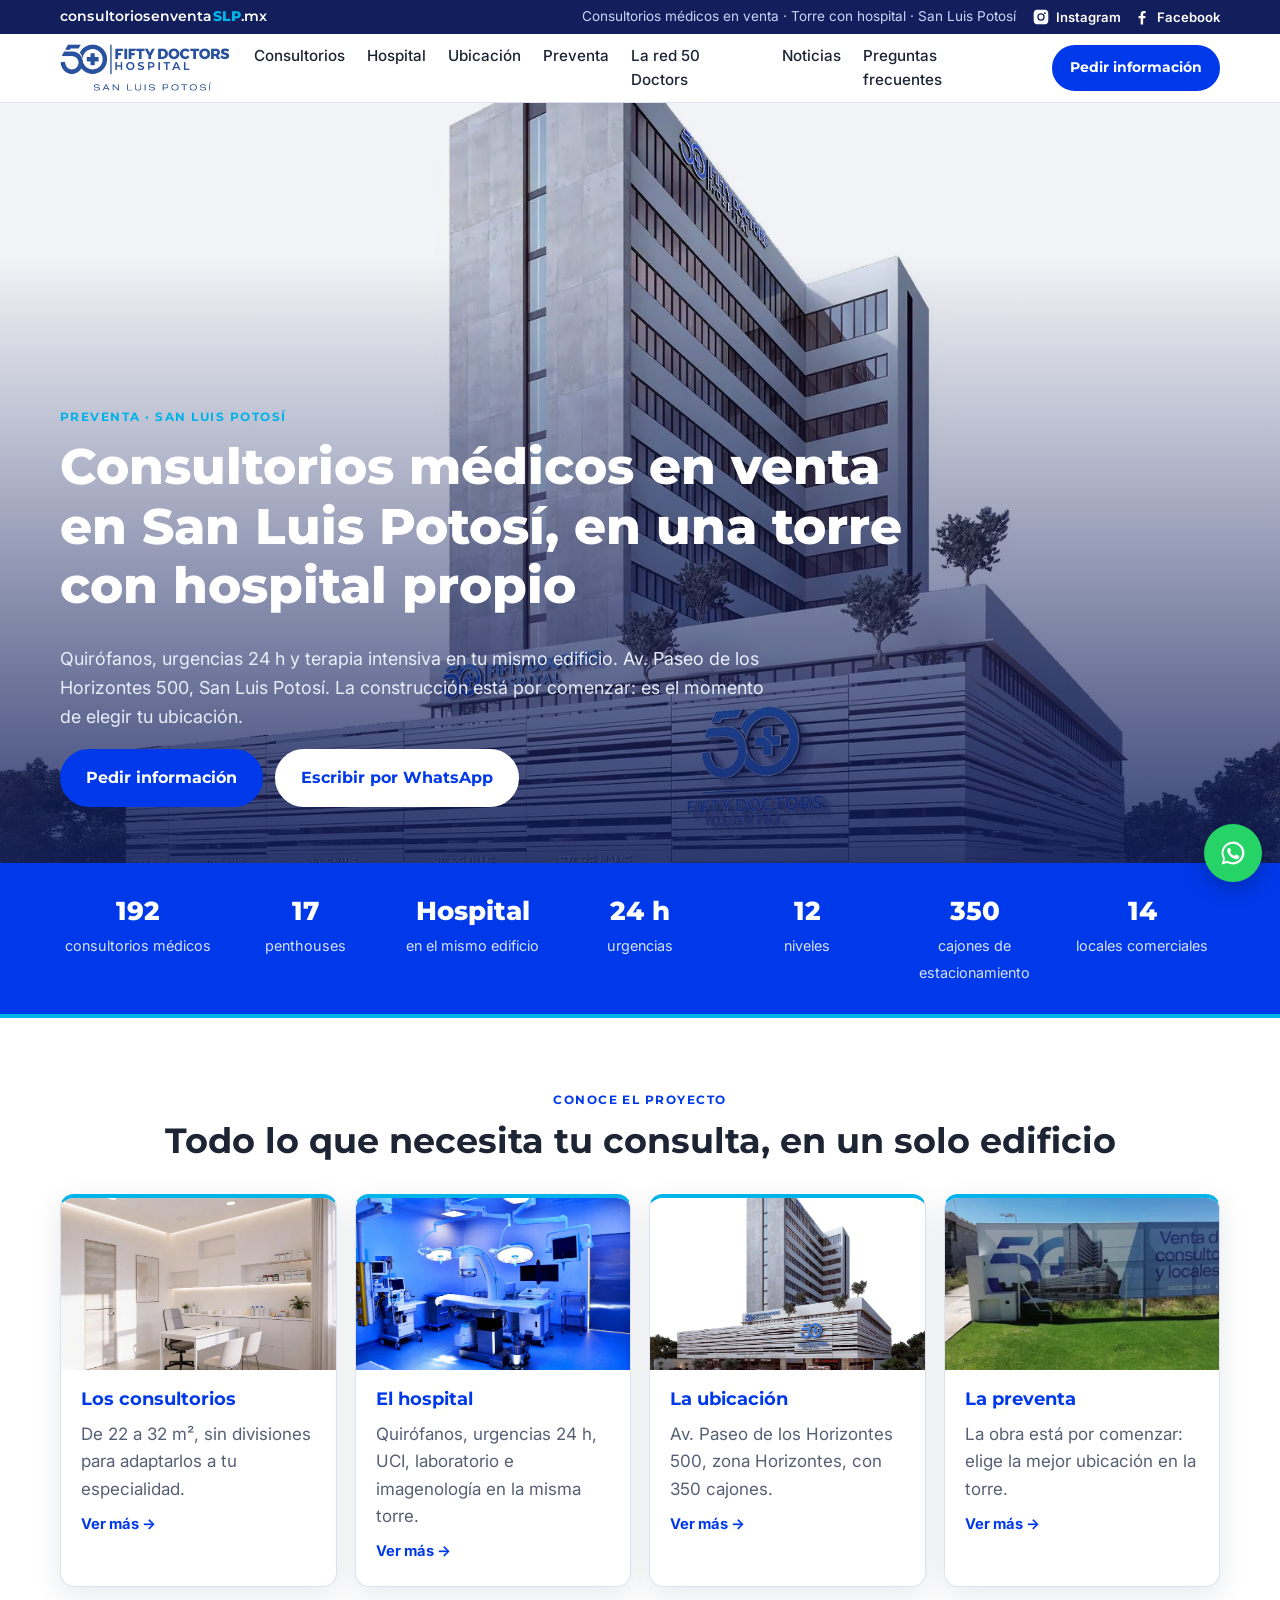
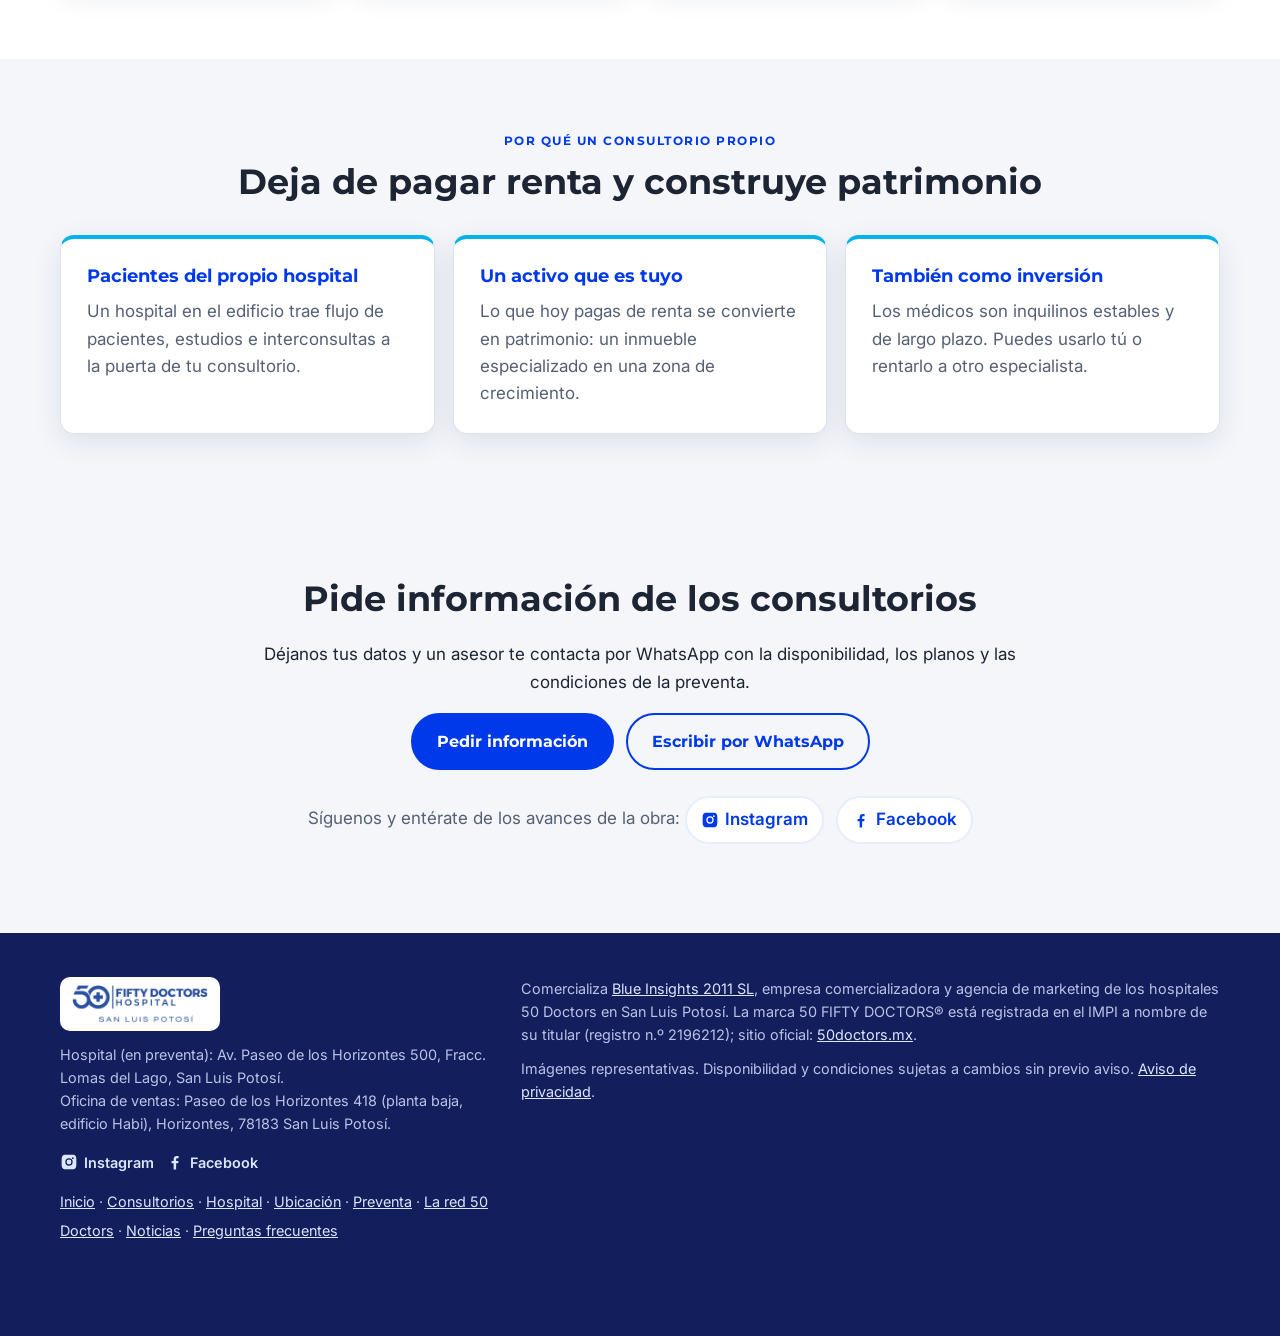
==== index.html @ 8eedb694 "Google Ads: las tres conversiones conectadas (Pedir información, Concertar visita, WhatsApp) Co-Auth" ====
<!doctype html>
<html lang="es-MX">
<head>
<meta charset="utf-8">
<!-- Google Ads, cuenta 209-593-1827 (CEO 2026-11-02). Las conversiones las
     manda enlaces.js al pulsar «Pedir información», «Concertar visita» o WhatsApp. -->
<script async src="https://www.googletagmanager.com/gtag/js?id=AW-18551963654"></script>
<script>
  window.dataLayer = window.dataLayer || [];
  function gtag(){dataLayer.push(arguments);}
  gtag('js', new Date());
  gtag('config', 'AW-18551963654');
</script>
<meta name="viewport" content="width=device-width, initial-scale=1">
<title>Consultorios médicos en venta en San Luis Potosí · Torre con hospital · 50 Doctors SLP</title>
<meta name="description" content="Consultorios médicos en venta en San Luis Potosí, en una torre con hospital propio: quirófanos, urgencias 24 h, terapia intensiva e imagenología. Av. Paseo de los Horizontes 500. Preventa.">
<link rel="canonical" href="https://consultoriosenventaslp.mx/">
<meta name="robots" content="index, follow">
<meta name="theme-color" content="#0039ea">
<meta property="og:type" content="website">
<meta property="og:locale" content="es_MX">
<meta property="og:site_name" content="50 Doctors SLP">
<meta property="og:title" content="Consultorios médicos en venta en San Luis Potosí · Torre con hospital · 50 Doctors SLP">
<meta property="og:description" content="Consultorios médicos en venta en San Luis Potosí, en una torre con hospital propio: quirófanos, urgencias 24 h, terapia intensiva e imagenología. Av. Paseo de los Horizontes 500. Preventa.">
<meta property="og:url" content="https://consultoriosenventaslp.mx/">
<meta property="og:image" content="https://consultoriosenventaslp.mx/assets/img/og.jpg">
<meta name="twitter:card" content="summary_large_image">
<link rel="icon" href="/favicon.ico" sizes="any">
<link rel="icon" type="image/png" sizes="192x192" href="/assets/img/icono-192.png?v=2">
<link rel="apple-touch-icon" href="/assets/img/apple-touch-icon.png?v=2">
<link rel="preconnect" href="https://fonts.googleapis.com">
<link rel="preconnect" href="https://fonts.gstatic.com" crossorigin>
<link href="https://fonts.googleapis.com/css2?family=Montserrat:wght@500;600;700;800&family=Inter:wght@400;500;600&display=swap" rel="stylesheet">
<link rel="stylesheet" href="/assets/css/style.css?v=8">
<script type="application/ld+json">{"@context": "https://schema.org", "@type": "Place", "name": "Torre médica 50 Doctors Hospital San Luis Potosí", "description": "Torre médica de 12 niveles con hospital propio, 192 consultorios médicos, 17 penthouses, 14 locales comerciales y 350 cajones de estacionamiento.", "url": "https://consultoriosenventaslp.mx/", "address": {"@type": "PostalAddress", "streetAddress": "Av. Paseo de los Horizontes 500", "addressLocality": "San Luis Potosí", "addressRegion": "S.L.P.", "addressCountry": "MX"}}</script>
</head>
<body>
<div class="barra-dominio">
  <div class="contenedor barra-dominio__fila">
    <a href="/" class="barra-dominio__nombre">consultoriosenventa<strong>SLP</strong>.mx</a>
    <span class="barra-dominio__lema">Consultorios médicos en venta · Torre con hospital · San Luis Potosí</span>
    <span class="redes redes--barra"><a href="https://www.instagram.com/consultoriosenventa.slp/" target="_blank" rel="noopener" aria-label="Instagram de 50 Doctors SLP"><svg viewBox="0 0 24 24" width="18" height="18" aria-hidden="true"><path fill="currentColor" d="M12 2.2c3.2 0 3.6 0 4.8.1 1.2.1 1.8.2 2.2.4.6.2 1 .5 1.4.9.4.4.7.8.9 1.4.2.4.4 1.1.4 2.2.1 1.3.1 1.6.1 4.8s0 3.6-.1 4.8c-.1 1.2-.2 1.8-.4 2.2-.2.6-.5 1-.9 1.4-.4.4-.8.7-1.4.9-.4.2-1.1.4-2.2.4-1.3.1-1.6.1-4.8.1s-3.6 0-4.8-.1c-1.2-.1-1.8-.2-2.2-.4-.6-.2-1-.5-1.4-.9-.4-.4-.7-.8-.9-1.4-.2-.4-.4-1.1-.4-2.2C2.2 15.6 2.2 15.2 2.2 12s0-3.6.1-4.8c.1-1.2.2-1.8.4-2.2.2-.6.5-1 .9-1.4.4-.4.8-.7 1.4-.9.4-.2 1.1-.4 2.2-.4C8.4 2.2 8.8 2.2 12 2.2Zm0 4.9a4.9 4.9 0 1 0 0 9.8 4.9 4.9 0 0 0 0-9.8Zm0 8.1a3.2 3.2 0 1 1 0-6.4 3.2 3.2 0 0 1 0 6.4Zm5.1-9.4a1.15 1.15 0 1 0 0 2.3 1.15 1.15 0 0 0 0-2.3Z"/></svg><span>Instagram</span></a><a href="https://www.facebook.com/1326223403898883" target="_blank" rel="noopener" aria-label="Facebook de 50 Doctors SLP"><svg viewBox="0 0 24 24" width="18" height="18" aria-hidden="true"><path fill="currentColor" d="M13.5 22v-8.2h2.8l.4-3.2h-3.2V8.5c0-.9.3-1.6 1.6-1.6h1.7V4.1c-.3 0-1.3-.1-2.5-.1-2.5 0-4.1 1.5-4.1 4.2v2.4H7.4v3.2h2.8V22h3.3Z"/></svg><span>Facebook</span></a></span>
  </div>
</div>
<header class="cabecera">
  <div class="contenedor cabecera__fila">
    <a href="/" class="marca" aria-label="50 Doctors SLP, inicio">
      <img src="/assets/img/logo.png" alt="50 Doctors Hospital San Luis Potosí" width="190" height="53">
    </a>
    <nav class="menu" aria-label="Secciones">
      <a href="/consultorios/">Consultorios</a>
      <a href="/hospital/">Hospital</a>
      <a href="/ubicacion/">Ubicación</a>
      <a href="/preventa/">Preventa</a>
      <a href="/red-50-doctors/">La red 50 Doctors</a>
      <a href="/noticias/">Noticias</a>
      <a href="/preguntas-frecuentes/">Preguntas frecuentes</a>
    </nav>
    <a class="boton boton--pequeno" data-formulario href="/#contacto">Pedir información</a>
  </div>
  <nav class="menu-movil" aria-label="Secciones">
      <a href="/consultorios/">Consultorios</a>
      <a href="/hospital/">Hospital</a>
      <a href="/ubicacion/">Ubicación</a>
      <a href="/preventa/">Preventa</a>
      <a href="/red-50-doctors/">La red 50 Doctors</a>
      <a href="/noticias/">Noticias</a>
      <a href="/preguntas-frecuentes/">Preguntas frecuentes</a>
  </nav>
</header>
<main>
<section class="portada">
  <img class="portada__foto" src="/assets/img/torre-slp.webp" alt="Render de la torre médica 50 Doctors Hospital en San Luis Potosí" width="1600" height="1313" fetchpriority="high">
  <div class="portada__velo"></div>
  <div class="contenedor portada__texto">
    <p class="etiqueta">Preventa · San Luis Potosí</p>
    <h1>Consultorios médicos en venta en San Luis Potosí, en una torre con hospital propio</h1>
    <p class="portada__sub">Quirófanos, urgencias 24 h y terapia intensiva en tu mismo edificio. Av. Paseo de los Horizontes 500, San Luis Potosí. La construcción está por comenzar: es el momento de elegir tu ubicación.</p>
    <div class="botones">
      <a class="boton" data-formulario href="/#contacto">Pedir información</a>
      <a class="boton boton--claro" data-whatsapp href="/#contacto">Escribir por WhatsApp</a>
    </div>
  </div>
</section>
<section class="cifras" aria-label="La torre en cifras">
  <div class="contenedor cifras__fila">
    <div><strong>192</strong><span>consultorios médicos</span></div>
    <div><strong>17</strong><span>penthouses</span></div>
    <div><strong>Hospital</strong><span>en el mismo edificio</span></div>
    <div><strong>24 h</strong><span>urgencias</span></div>
    <div><strong>12</strong><span>niveles</span></div>
    <div><strong>350</strong><span>cajones de estacionamiento</span></div>
    <div><strong>14</strong><span>locales comerciales</span></div>
  </div>
</section>
<section class="seccion">
  <div class="contenedor">
    <p class="etiqueta centrado">Conoce el proyecto</p>
    <h2 class="centrado">Todo lo que necesita tu consulta, en un solo edificio</h2>
    <div class="tarjetas tarjetas--enlace">
    <a class="tarjeta tarjeta--enlace" href="/consultorios/">
      <img src="/assets/img/consultorio.webp" alt="Consultorio médico" loading="lazy">
      <div>
        <h3>Los consultorios</h3>
        <p>De 22 a 32 m², sin divisiones para adaptarlos a tu especialidad.</p>
        <span class="tarjeta__mas">Ver más →</span>
      </div>
    </a>
    <a class="tarjeta tarjeta--enlace" href="/hospital/">
      <img src="/assets/img/quirofano.webp" alt="Quirófano 50 Doctors" loading="lazy">
      <div>
        <h3>El hospital</h3>
        <p>Quirófanos, urgencias 24 h, UCI, laboratorio e imagenología en la misma torre.</p>
        <span class="tarjeta__mas">Ver más →</span>
      </div>
    </a>
    <a class="tarjeta tarjeta--enlace" href="/ubicacion/">
      <img src="/assets/img/torre-slp.webp" alt="Torre 50 Doctors SLP" loading="lazy">
      <div>
        <h3>La ubicación</h3>
        <p>Av. Paseo de los Horizontes 500, zona Horizontes, con 350 cajones.</p>
        <span class="tarjeta__mas">Ver más →</span>
      </div>
    </a>
    <a class="tarjeta tarjeta--enlace" href="/preventa/">
      <img src="/assets/img/valla-obra.webp" alt="Valla de obra en el terreno del hospital 50 Doctors SLP" loading="lazy">
      <div>
        <h3>La preventa</h3>
        <p>La obra está por comenzar: elige la mejor ubicación en la torre.</p>
        <span class="tarjeta__mas">Ver más →</span>
      </div>
    </a>
    </div>
  </div>
</section>
<section class="seccion seccion--gris">
  <div class="contenedor">
    <p class="etiqueta centrado">Por qué un consultorio propio</p>
    <h2 class="centrado">Deja de pagar renta y construye patrimonio</h2>
    <div class="tarjetas">
      <article class="tarjeta"><h3>Pacientes del propio hospital</h3><p>Un hospital en el edificio trae flujo de pacientes, estudios e interconsultas a la puerta de tu consultorio.</p></article>
      <article class="tarjeta"><h3>Un activo que es tuyo</h3><p>Lo que hoy pagas de renta se convierte en patrimonio: un inmueble especializado en una zona de crecimiento.</p></article>
      <article class="tarjeta"><h3>También como inversión</h3><p>Los médicos son inquilinos estables y de largo plazo. Puedes usarlo tú o rentarlo a otro especialista.</p></article>
    </div>
  </div>
</section>
</main>
<section class="seccion seccion--gris" id="contacto">
  <div class="contenedor contacto">
    <h2>Pide información de los consultorios</h2>
    <p>Déjanos tus datos y un asesor te contacta por WhatsApp con la disponibilidad, los planos y las condiciones de la preventa.</p>
    <div class="botones centrar">
      <a class="boton" data-formulario href="/#contacto">Pedir información</a>
      <a class="boton boton--borde-oscuro" data-whatsapp href="/#contacto">Escribir por WhatsApp</a>
    </div>
    <p class="siguenos">Síguenos y entérate de los avances de la obra: <span class="redes redes--grande"><a href="https://www.instagram.com/consultoriosenventa.slp/" target="_blank" rel="noopener" aria-label="Instagram de 50 Doctors SLP"><svg viewBox="0 0 24 24" width="18" height="18" aria-hidden="true"><path fill="currentColor" d="M12 2.2c3.2 0 3.6 0 4.8.1 1.2.1 1.8.2 2.2.4.6.2 1 .5 1.4.9.4.4.7.8.9 1.4.2.4.4 1.1.4 2.2.1 1.3.1 1.6.1 4.8s0 3.6-.1 4.8c-.1 1.2-.2 1.8-.4 2.2-.2.6-.5 1-.9 1.4-.4.4-.8.7-1.4.9-.4.2-1.1.4-2.2.4-1.3.1-1.6.1-4.8.1s-3.6 0-4.8-.1c-1.2-.1-1.8-.2-2.2-.4-.6-.2-1-.5-1.4-.9-.4-.4-.7-.8-.9-1.4-.2-.4-.4-1.1-.4-2.2C2.2 15.6 2.2 15.2 2.2 12s0-3.6.1-4.8c.1-1.2.2-1.8.4-2.2.2-.6.5-1 .9-1.4.4-.4.8-.7 1.4-.9.4-.2 1.1-.4 2.2-.4C8.4 2.2 8.8 2.2 12 2.2Zm0 4.9a4.9 4.9 0 1 0 0 9.8 4.9 4.9 0 0 0 0-9.8Zm0 8.1a3.2 3.2 0 1 1 0-6.4 3.2 3.2 0 0 1 0 6.4Zm5.1-9.4a1.15 1.15 0 1 0 0 2.3 1.15 1.15 0 0 0 0-2.3Z"/></svg><span>Instagram</span></a><a href="https://www.facebook.com/1326223403898883" target="_blank" rel="noopener" aria-label="Facebook de 50 Doctors SLP"><svg viewBox="0 0 24 24" width="18" height="18" aria-hidden="true"><path fill="currentColor" d="M13.5 22v-8.2h2.8l.4-3.2h-3.2V8.5c0-.9.3-1.6 1.6-1.6h1.7V4.1c-.3 0-1.3-.1-2.5-.1-2.5 0-4.1 1.5-4.1 4.2v2.4H7.4v3.2h2.8V22h3.3Z"/></svg><span>Facebook</span></a></span></p>
  </div>
</section>

<footer class="pie">
  <div class="contenedor pie__fila">
    <div>
      <img src="/assets/img/logo.png" alt="50 Doctors Hospital San Luis Potosí" width="160" height="45" class="pie__logo">
      <p>Hospital (en preventa): Av. Paseo de los Horizontes 500, Fracc. Lomas del Lago, San Luis Potosí.<br>Oficina de ventas: Paseo de los Horizontes 418 (planta baja, edificio Habi), Horizontes, 78183 San Luis Potosí.</p>
      <p><span class="redes redes--pie"><a href="https://www.instagram.com/consultoriosenventa.slp/" target="_blank" rel="noopener" aria-label="Instagram de 50 Doctors SLP"><svg viewBox="0 0 24 24" width="18" height="18" aria-hidden="true"><path fill="currentColor" d="M12 2.2c3.2 0 3.6 0 4.8.1 1.2.1 1.8.2 2.2.4.6.2 1 .5 1.4.9.4.4.7.8.9 1.4.2.4.4 1.1.4 2.2.1 1.3.1 1.6.1 4.8s0 3.6-.1 4.8c-.1 1.2-.2 1.8-.4 2.2-.2.6-.5 1-.9 1.4-.4.4-.8.7-1.4.9-.4.2-1.1.4-2.2.4-1.3.1-1.6.1-4.8.1s-3.6 0-4.8-.1c-1.2-.1-1.8-.2-2.2-.4-.6-.2-1-.5-1.4-.9-.4-.4-.7-.8-.9-1.4-.2-.4-.4-1.1-.4-2.2C2.2 15.6 2.2 15.2 2.2 12s0-3.6.1-4.8c.1-1.2.2-1.8.4-2.2.2-.6.5-1 .9-1.4.4-.4.8-.7 1.4-.9.4-.2 1.1-.4 2.2-.4C8.4 2.2 8.8 2.2 12 2.2Zm0 4.9a4.9 4.9 0 1 0 0 9.8 4.9 4.9 0 0 0 0-9.8Zm0 8.1a3.2 3.2 0 1 1 0-6.4 3.2 3.2 0 0 1 0 6.4Zm5.1-9.4a1.15 1.15 0 1 0 0 2.3 1.15 1.15 0 0 0 0-2.3Z"/></svg><span>Instagram</span></a><a href="https://www.facebook.com/1326223403898883" target="_blank" rel="noopener" aria-label="Facebook de 50 Doctors SLP"><svg viewBox="0 0 24 24" width="18" height="18" aria-hidden="true"><path fill="currentColor" d="M13.5 22v-8.2h2.8l.4-3.2h-3.2V8.5c0-.9.3-1.6 1.6-1.6h1.7V4.1c-.3 0-1.3-.1-2.5-.1-2.5 0-4.1 1.5-4.1 4.2v2.4H7.4v3.2h2.8V22h3.3Z"/></svg><span>Facebook</span></a></span></p>
      <nav class="pie__menu" aria-label="Secciones">
        <a href="/">Inicio</a> · <a href="/consultorios/">Consultorios</a> · <a href="/hospital/">Hospital</a> · <a href="/ubicacion/">Ubicación</a> · <a href="/preventa/">Preventa</a> · <a href="/red-50-doctors/">La red 50 Doctors</a> · <a href="/noticias/">Noticias</a> · <a href="/preguntas-frecuentes/">Preguntas frecuentes</a>
      </nav>
    </div>
    <div class="pie__legal">
      <p>Comercializa <a href="https://www.blueinsights2011.com/" target="_blank" rel="noopener">Blue Insights 2011 SL</a>, empresa comercializadora y agencia de marketing de los hospitales 50&nbsp;Doctors en San Luis Potosí. La marca 50&nbsp;FIFTY&nbsp;DOCTORS® está registrada en el IMPI a nombre de su titular (registro n.º 2196212); sitio oficial: <a href="https://www.50doctors.mx" target="_blank" rel="noopener">50doctors.mx</a>.</p>
      <p>Imágenes representativas. Disponibilidad y condiciones sujetas a cambios sin previo aviso. <a href="https://fifty-doctors-crm-805505290896.us-central1.run.app/privacidad" target="_blank" rel="noopener">Aviso de privacidad</a>.</p>
    </div>
  </div>
</footer>

<a class="flotante" data-whatsapp href="/#contacto" aria-label="Escribir por WhatsApp">
  <svg viewBox="0 0 32 32" width="28" height="28" aria-hidden="true"><path fill="currentColor" d="M16 3a13 13 0 0 0-11.2 19.6L3 29l6.6-1.7A13 13 0 1 0 16 3Zm0 23.6c-2 0-4-.6-5.7-1.6l-.4-.2-3.9 1 1-3.8-.3-.4A10.6 10.6 0 1 1 16 26.6Zm5.8-7.9c-.3-.2-1.9-.9-2.2-1s-.5-.2-.7.2-.8 1-1 1.2-.4.2-.7.1a8.7 8.7 0 0 1-4.3-3.8c-.3-.6.3-.5.9-1.7.1-.2 0-.4 0-.5l-1-2.4c-.3-.6-.5-.5-.7-.5h-.6c-.2 0-.6.1-.9.4s-1.2 1.1-1.2 2.8 1.2 3.3 1.4 3.5 2.4 3.7 5.9 5.2c2.2.9 3 1 4.1.8.7-.1 1.9-.8 2.2-1.5s.3-1.4.2-1.5-.3-.2-.6-.3Z"/></svg>
</a>
<script src="/assets/js/enlaces.js?v=8"></script>
</body>
</html>
---- assets/css/style.css ----
/* consultoriosenventaslp — 50 Doctors SLP
   Una sola hoja. Colores del brochure de SLP: azul eléctrico #0039EA,
   marino #121F5C y el cian del logo de SLP #00B3E9. Montserrat para
   títulos, Inter para texto. Móvil primero. */

:root {
  --azul: #0039ea;
  --azul-oscuro: #121f5c;
  --azul-claro: #e8edfd;
  --cian: #00b3e9;
  --texto: #1d2433;
  --texto-suave: #556075;
  --gris: #f4f6fa;
  --borde: #dde3ee;
  --blanco: #ffffff;
  --verde-wa: #25d366;
  --radio: 14px;
  --sombra: 0 8px 28px rgba(20, 40, 80, .10);
}

* { box-sizing: border-box; }
html { scroll-behavior: smooth; }
body {
  margin: 0;
  font-family: "Inter", system-ui, -apple-system, "Segoe UI", Roboto, sans-serif;
  color: var(--texto);
  background: var(--blanco);
  line-height: 1.6;
  font-size: 17px;
  -webkit-font-smoothing: antialiased;
}
img { max-width: 100%; height: auto; display: block; }
a { color: var(--azul); }
h1, h2, h3 {
  font-family: "Montserrat", system-ui, sans-serif;
  line-height: 1.2;
  color: var(--texto);
  margin: 0 0 .6em;
}
h1 { font-size: clamp(1.9rem, 4.6vw, 3.1rem); font-weight: 800; }
h2 { font-size: clamp(1.5rem, 3.2vw, 2.2rem); font-weight: 700; }
h3 { font-size: 1.15rem; font-weight: 700; margin-top: 1.4em; }
p { margin: 0 0 1em; }

.contenedor { width: min(1160px, 100% - 32px); margin-inline: auto; }
.centrado { text-align: center; }
.estrecho { max-width: 720px; margin-inline: auto; }

/* Cabecera */
.cabecera {
  position: sticky; top: 0; z-index: 20;
  background: rgba(255, 255, 255, .96);
  backdrop-filter: blur(8px);
  border-bottom: 1px solid var(--borde);
}
.cabecera__fila { display: flex; align-items: center; gap: 24px; min-height: 68px; }
.marca img { width: 170px; height: auto; }
.menu { display: none; gap: 22px; margin-left: auto; }
.menu a { color: var(--texto); text-decoration: none; font-weight: 500; font-size: .95rem; }
.menu a:hover { color: var(--azul); }
.cabecera .boton { margin-left: auto; }
@media (min-width: 900px) {
  .menu { display: flex; }
  .cabecera .boton { margin-left: 8px; }
}

/* Botones */
.boton {
  display: inline-flex; align-items: center; justify-content: center;
  padding: 14px 24px;
  border-radius: 999px;
  background: var(--azul);
  color: var(--blanco);
  font-family: "Montserrat", sans-serif;
  font-weight: 700;
  font-size: 1rem;
  text-decoration: none;
  border: 2px solid var(--azul);
  transition: background .2s, transform .2s;
}
.boton:hover { background: var(--azul-oscuro); border-color: var(--azul-oscuro); transform: translateY(-1px); }
.boton--pequeno { padding: 9px 16px; font-size: .9rem; }
.boton--claro { background: var(--blanco); color: var(--azul); border-color: var(--blanco); }
.boton--claro:hover { background: var(--azul-claro); border-color: var(--azul-claro); }
.boton--borde { background: transparent; color: var(--blanco); border-color: var(--blanco); }
.boton--borde:hover { background: rgba(255, 255, 255, .12); border-color: var(--blanco); }
.boton--borde-oscuro { background: transparent; color: var(--azul); border-color: var(--azul); }
.boton--borde-oscuro:hover { background: var(--azul-claro); }

.etiqueta {
  font-family: "Montserrat", sans-serif;
  font-weight: 700;
  text-transform: uppercase;
  letter-spacing: .12em;
  font-size: .78rem;
  color: var(--azul);
  margin-bottom: .8em;
}
.etiqueta--clara { color: var(--cian); }

/* Portada */
.portada { position: relative; min-height: min(86vh, 760px); display: flex; align-items: flex-end; overflow: hidden; }
.portada__foto { position: absolute; inset: 0; width: 100%; height: 100%; object-fit: cover; object-position: center 35%; }
.portada__velo { position: absolute; inset: 0; background: linear-gradient(180deg, rgba(18, 31, 92, .05) 20%, rgba(18, 31, 92, .85) 100%); }
.portada__texto { position: relative; padding: 120px 0 56px; color: var(--blanco); }
.portada__texto h1 { color: var(--blanco); max-width: 860px; }
.portada__texto .etiqueta { color: var(--cian); }
.portada__sub { font-size: 1.12rem; max-width: 720px; color: #e8eefc; }
.portada__botones { display: flex; flex-wrap: wrap; gap: 12px; margin-top: 8px; }
.centrar { justify-content: center; }

/* Cifras */
.cifras { background: var(--azul); color: var(--blanco); border-bottom: 4px solid var(--cian); }
.cifras__fila { display: grid; grid-template-columns: repeat(2, 1fr); gap: 18px 12px; padding: 28px 0; text-align: center; }
.cifras strong { display: block; font-family: "Montserrat", sans-serif; font-size: 1.6rem; font-weight: 800; }
.cifras span { font-size: .9rem; color: #d6e0ff; }
@media (min-width: 760px) { .cifras__fila { grid-template-columns: repeat(4, 1fr); } }
@media (min-width: 1050px) { .cifras__fila { grid-template-columns: repeat(7, 1fr); } }

/* Secciones */
.seccion { padding: 72px 0; }
.seccion--gris { background: var(--gris); }
.dos-col { display: grid; gap: 40px; align-items: center; }
@media (min-width: 900px) {
  .dos-col { grid-template-columns: 1fr 1fr; gap: 56px; }
  .dos-col--invertida > :first-child { order: 2; }
}

.lista { list-style: none; padding: 0; margin: 0 0 1em; display: grid; gap: 8px; }
.lista li { position: relative; padding-left: 28px; }
.lista li::before {
  content: ""; position: absolute; left: 0; top: .45em;
  width: 16px; height: 16px; border-radius: 50%;
  background: var(--azul-claro) url("data:image/svg+xml,%3Csvg xmlns='http://www.w3.org/2000/svg' viewBox='0 0 16 16'%3E%3Cpath d='M4 8.5l2.5 2.5L12 5.5' fill='none' stroke='%232a55a5' stroke-width='2' stroke-linecap='round' stroke-linejoin='round'/%3E%3C/svg%3E") center/12px no-repeat;
}
@media (min-width: 600px) { .lista--2col { grid-template-columns: 1fr 1fr; } }

.galeria-2 { display: grid; gap: 14px; }
.galeria-2 img, .galeria-mosaico img, .red img { border-radius: var(--radio); box-shadow: var(--sombra); object-fit: cover; width: 100%; }
.galeria-2 img { aspect-ratio: 16 / 10; }
.galeria-mosaico { display: grid; grid-template-columns: 1fr 1fr; gap: 14px; }
.galeria-mosaico img { aspect-ratio: 3 / 4; }
.galeria-mosaico img:nth-child(2) { grid-column: 1 / -1; aspect-ratio: 16 / 9; order: -1; }

.tarjetas { display: grid; gap: 18px; margin-top: 32px; }
@media (min-width: 800px) { .tarjetas { grid-template-columns: repeat(3, 1fr); } }
.tarjeta { background: var(--blanco); border: 1px solid var(--borde); border-radius: var(--radio); padding: 26px; box-shadow: var(--sombra); }
.tarjeta { border-top: 4px solid var(--cian); }
.tarjeta h3 { margin-top: 0; color: var(--azul); }
.tarjeta p { margin: 0; color: var(--texto-suave); }

.mapa { border-radius: var(--radio); overflow: hidden; box-shadow: var(--sombra); background: var(--borde); aspect-ratio: 4 / 3; }
.mapa iframe { width: 100%; height: 100%; border: 0; display: block; }
.enlace { font-weight: 600; text-decoration: none; }
.enlace:hover { text-decoration: underline; }

/* Preventa */
.preventa { background: linear-gradient(135deg, var(--azul-oscuro), var(--azul)); color: var(--blanco); }
.preventa__caja { max-width: 820px; text-align: center; }
.preventa h2 { color: var(--blanco); }
.preventa p { color: #e3ebfb; font-size: 1.08rem; }
.preventa .portada__botones { justify-content: center; }

/* Red */
.red { display: grid; grid-template-columns: 1fr 1fr; gap: 14px; margin-top: 32px; }
.red img { aspect-ratio: 4 / 3; }
@media (min-width: 900px) { .red { grid-template-columns: repeat(4, 1fr); } .red img { aspect-ratio: 3 / 4; } }

/* Contacto */
.contacto { text-align: center; max-width: 760px; }

/* Pie */
.pie { background: var(--azul-oscuro); color: #b9c3e6; padding: 44px 0 90px; font-size: .9rem; }
.pie a { color: #dbe6ff; }
.pie__fila { display: grid; gap: 24px; }
@media (min-width: 900px) { .pie__fila { grid-template-columns: 1fr 1.6fr; } }
.pie__logo { background: var(--blanco); padding: 8px 12px; border-radius: 10px; margin-bottom: 12px; }
.pie__legal p { margin-bottom: .8em; }

/* WhatsApp flotante */
.flotante {
  position: fixed; right: 18px; bottom: 18px; z-index: 30;
  width: 58px; height: 58px; border-radius: 50%;
  background: var(--verde-wa); color: var(--blanco);
  display: grid; place-items: center;
  box-shadow: 0 6px 20px rgba(0, 0, 0, .25);
  transition: transform .2s;
}
.flotante:hover { transform: scale(1.06); }

@media (prefers-reduced-motion: reduce) {
  html { scroll-behavior: auto; }
  .boton, .flotante { transition: none; }
}

/* Que la cabecera fija no tape el título al saltar a una sección. */
section[id] { scroll-margin-top: 76px; }

/* Móvil: botón de la cabecera en una línea y texto de portada legible
   sobre la foto. */
.boton { white-space: nowrap; }
@media (max-width: 600px) {
  .marca img { width: 128px; }
  .portada__velo { background: linear-gradient(180deg, rgba(18, 31, 92, .25) 0%, rgba(18, 31, 92, .9) 55%); }
  .portada__texto { padding-top: 90px; }
  .portada__botones .boton { flex: 1 1 100%; }
}

/* ── Varias páginas (11-oct) ─────────────────────────────────────────── */

/* Barra con el dominio, arriba del todo (CEO: «que se vea»). */
.barra-dominio { background: var(--azul-oscuro); color: #c9d4f7; font-size: .85rem; }
.barra-dominio__fila { display: flex; align-items: center; justify-content: space-between; gap: 12px; min-height: 34px; }
.barra-dominio__nombre { color: var(--blanco); text-decoration: none; font-family: "Montserrat", sans-serif; font-weight: 600; letter-spacing: .01em; }
.barra-dominio__nombre strong { color: var(--cian); font-weight: 800; }
.barra-dominio__lema { display: none; }
@media (min-width: 760px) { .barra-dominio__lema { display: inline; } }

.menu a[aria-current="page"] { color: var(--azul); font-weight: 700; }
.menu-movil {
  display: flex; gap: 18px; overflow-x: auto; padding: 8px 16px 10px;
  border-top: 1px solid var(--borde); scrollbar-width: none;
}
.menu-movil::-webkit-scrollbar { display: none; }
.menu-movil a { color: var(--texto); text-decoration: none; font-weight: 600; font-size: .9rem; white-space: nowrap; }
.menu-movil a[aria-current="page"] { color: var(--azul); }
@media (min-width: 900px) { .menu-movil { display: none; } }

.botones { display: flex; flex-wrap: wrap; gap: 12px; margin-top: 8px; }
.preventa .botones, .contacto .botones { justify-content: center; }
@media (max-width: 600px) { .portada .botones .boton { flex: 1 1 100%; } }

.portada--interior { min-height: min(62vh, 560px); }

.tarjetas--enlace { grid-template-columns: 1fr; }
@media (min-width: 700px) { .tarjetas--enlace { grid-template-columns: 1fr 1fr; } }
@media (min-width: 1100px) { .tarjetas--enlace { grid-template-columns: repeat(4, 1fr); } }
.tarjeta--enlace { padding: 0; overflow: hidden; text-decoration: none; color: inherit; display: flex; flex-direction: column; transition: transform .2s, box-shadow .2s; }
.tarjeta--enlace:hover { transform: translateY(-3px); box-shadow: 0 14px 34px rgba(0, 57, 234, .16); }
.tarjeta--enlace img { aspect-ratio: 16 / 10; object-fit: cover; width: 100%; }
.tarjeta--enlace > div { padding: 18px 20px 22px; }
.tarjeta__mas { display: inline-block; margin-top: 10px; color: var(--azul); font-weight: 700; font-size: .92rem; }

@media (min-width: 700px) { .lista--3col { grid-template-columns: repeat(3, 1fr); } }
.lista--3col { max-width: 980px; margin: 24px auto 0; }
.nota { color: var(--texto-suave); font-size: .92rem; }

.pasos { counter-reset: paso; list-style: none; padding: 0; margin: 24px 0 0; display: grid; gap: 14px; }
.pasos li { counter-increment: paso; position: relative; padding: 16px 18px 16px 64px; background: var(--blanco); border: 1px solid var(--borde); border-radius: var(--radio); }
.pasos li::before {
  content: counter(paso); position: absolute; left: 18px; top: 50%; transform: translateY(-50%);
  width: 32px; height: 32px; border-radius: 50%; background: var(--azul); color: var(--blanco);
  display: grid; place-items: center; font-family: "Montserrat", sans-serif; font-weight: 800;
}

.pie__menu { margin-top: 10px; line-height: 2; }

/* Ubicación: el hospital y la oficina en el mismo mapa (11-oct). */
.mapa--grande { aspect-ratio: auto; height: min(62vh, 520px); }
.lugares { display: grid; gap: 18px; margin-top: 24px; }
@media (min-width: 860px) { .lugares { grid-template-columns: 1fr 1fr; } }
.lugar { background: var(--blanco); border: 1px solid var(--borde); border-radius: var(--radio); padding: 24px; box-shadow: var(--sombra); }
.lugar--hospital { border-top: 5px solid var(--azul); }
.lugar--oficina { border-top: 5px solid var(--cian); }
.lugar h2 { font-size: 1.35rem; }
.etiqueta-mapa { font-family: "Montserrat", sans-serif; font-weight: 700; font-size: 13px; border: 0; border-radius: 8px; padding: 6px 10px; box-shadow: 0 4px 14px rgba(0,0,0,.2); }
.etiqueta-mapa--hospital { background: var(--azul); color: #fff; }
.etiqueta-mapa--oficina { background: var(--cian); color: #04203a; }
.etiqueta-mapa--hospital::before { border-top-color: var(--azul) !important; }
.etiqueta-mapa--oficina::before { border-top-color: var(--cian) !important; }
.lugar .mapa { margin: -24px -24px 18px; border-radius: var(--radio) var(--radio) 0 0; box-shadow: none; aspect-ratio: 16 / 10; }

/* Redes (11-oct): Instagram y Facebook en todas las páginas. */
.redes { display: inline-flex; gap: 12px; align-items: center; vertical-align: middle; }
.redes a { display: inline-flex; align-items: center; gap: 6px; text-decoration: none; font-weight: 600; }
.redes--barra a { color: var(--blanco); }
.redes--barra a span { display: none; }
@media (min-width: 1000px) { .redes--barra a span { display: inline; font-size: .82rem; } }
.redes--barra a:hover { color: var(--cian); }
.redes--grande a { color: var(--azul); padding: 8px 14px; border: 2px solid var(--azul-claro); border-radius: 999px; background: var(--blanco); }
.redes--grande a:hover { border-color: var(--azul); }
.redes--pie a { color: #dbe6ff; }
.siguenos { margin-top: 26px; color: var(--texto-suave); }
.barra-dominio__fila { gap: 16px; }
.barra-dominio__lema { margin-left: auto; }

/* Noticias */
.noticias { display: grid; gap: 20px; }
@media (min-width: 700px) { .noticias { grid-template-columns: 1fr 1fr; } }
@media (min-width: 1050px) { .noticias { grid-template-columns: repeat(3, 1fr); } }
.noticia { background: var(--blanco); border: 1px solid var(--borde); border-radius: var(--radio); overflow: hidden; box-shadow: var(--sombra); display: flex; flex-direction: column; }
.noticia__foto img { width: 100%; aspect-ratio: 4 / 5; object-fit: cover; }
.noticia__texto { padding: 18px 20px 22px; }
.noticia__texto h3 { margin-top: 0; font-size: 1.05rem; }
.noticia__texto p { color: var(--texto-suave); font-size: .95rem; }
.noticia__fecha { font-size: .8rem !important; text-transform: uppercase; letter-spacing: .06em; color: var(--azul) !important; font-weight: 600; margin-bottom: .4em; }

/* Preventa: fotos reales del terreno (11-oct). */
.obra { display: grid; gap: 16px; margin-top: 26px; }
@media (min-width: 800px) { .obra { grid-template-columns: repeat(3, 1fr); } }
.obra figure { margin: 0; background: var(--blanco); border-radius: var(--radio); overflow: hidden; box-shadow: var(--sombra); }
.obra img { width: 100%; aspect-ratio: 16 / 10; object-fit: cover; }
.obra figcaption { padding: 10px 14px 14px; font-size: .9rem; color: var(--texto-suave); }

/* Preguntas frecuentes (12-oct). */
.faq { background: var(--blanco); border: 1px solid var(--borde); border-radius: var(--radio); margin-bottom: 10px; box-shadow: var(--sombra); }
.faq summary { cursor: pointer; padding: 16px 48px 16px 18px; font-family: "Montserrat", sans-serif; font-weight: 700; position: relative; list-style: none; }
.faq summary::-webkit-details-marker { display: none; }
.faq summary::after { content: "+"; position: absolute; right: 18px; top: 50%; transform: translateY(-50%); color: var(--azul); font-size: 1.4rem; font-weight: 600; }
.faq[open] summary::after { content: "–"; }
.faq p { padding: 0 18px 16px; margin: 0; color: var(--texto-suave); }
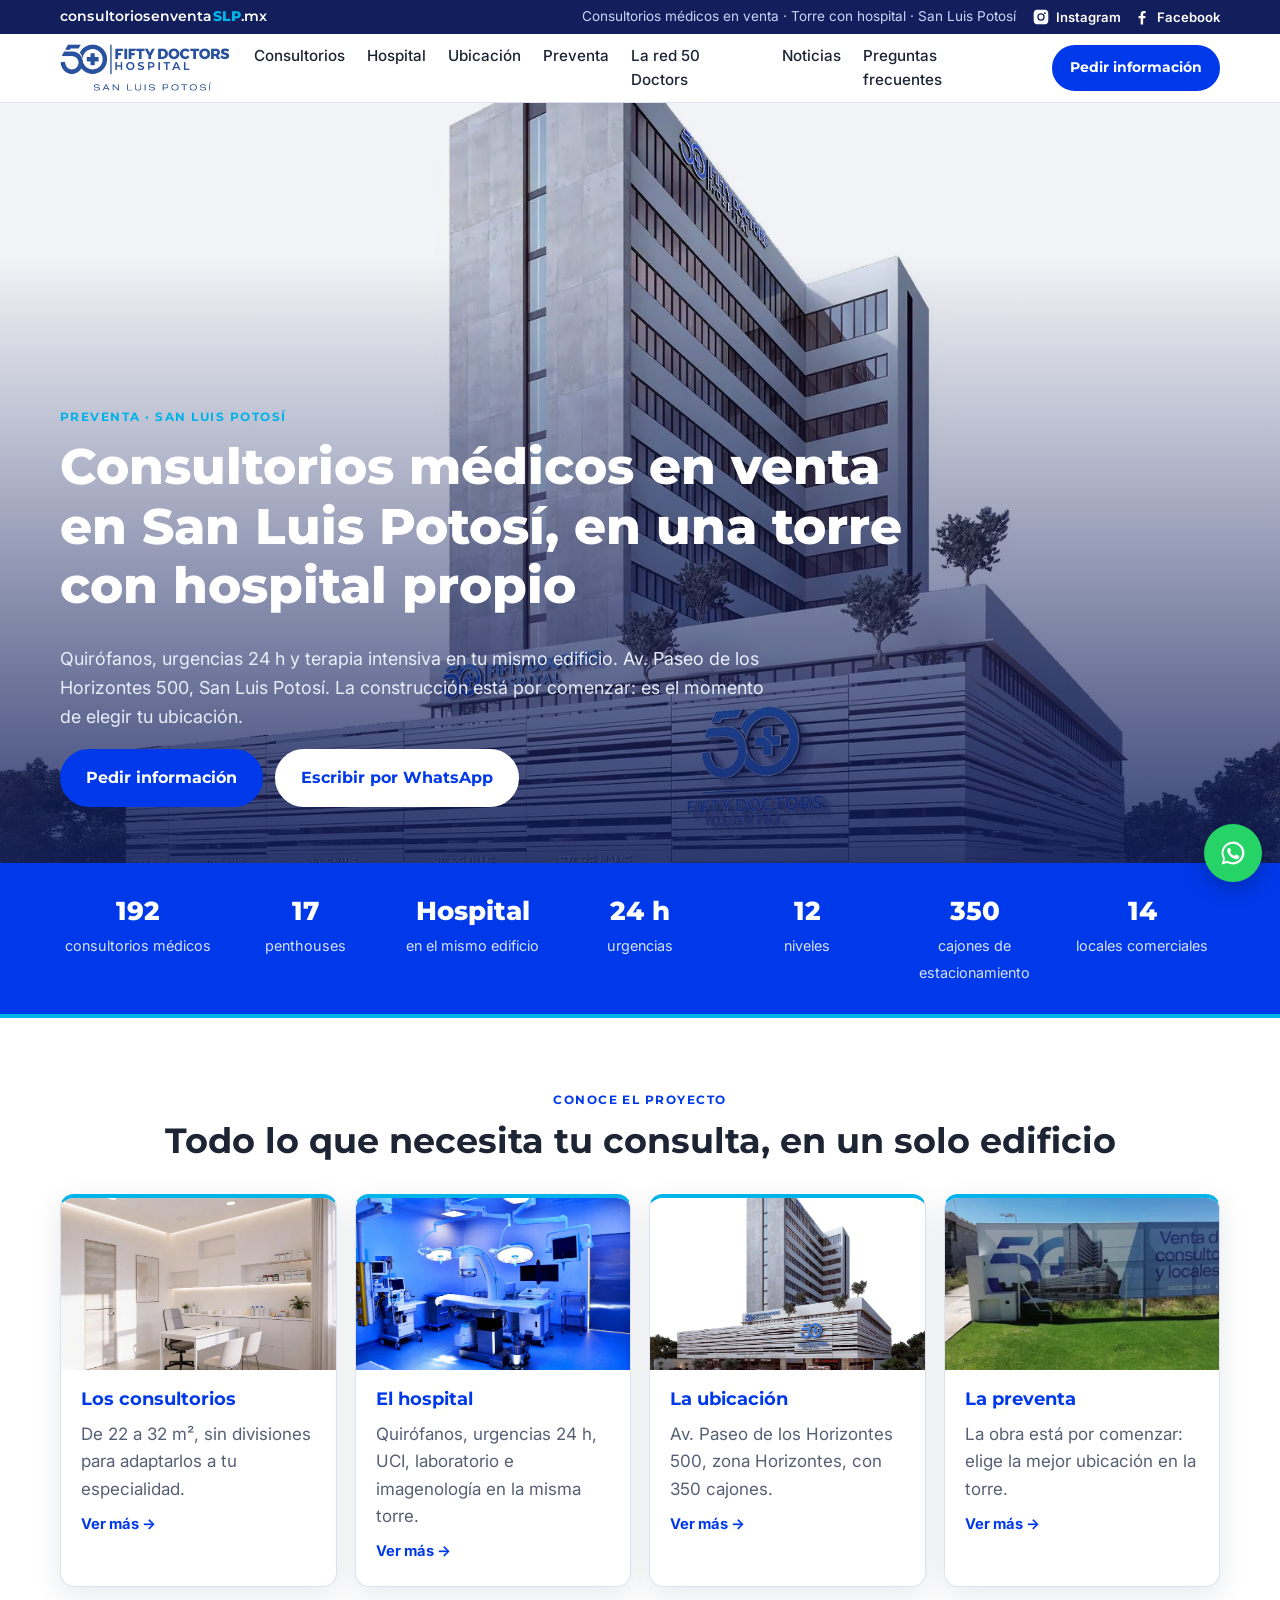
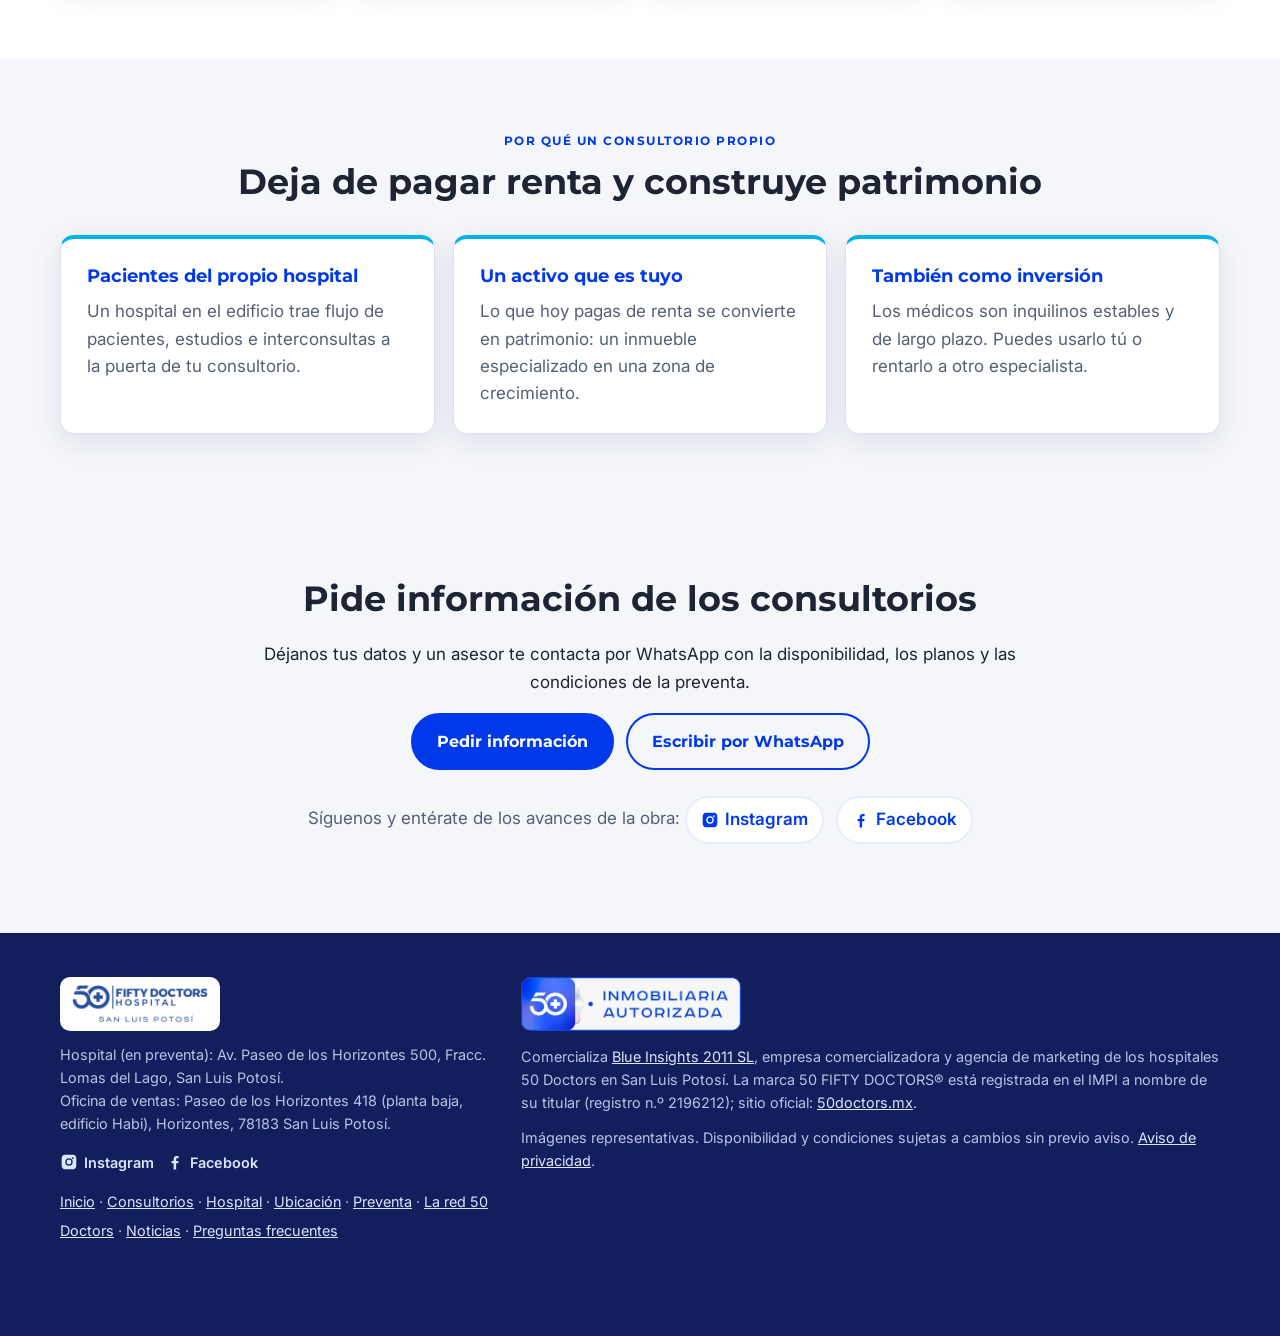
==== commit a6c1c5f3: "Pie: sello «Inmobiliaria autorizada» en todas las páginas Co-Authored-By: Claude Opus 5.5 <noreply@a" ====
--- a/index.html
+++ b/index.html
@@ -31,7 +31,7 @@
 <link rel="preconnect" href="https://fonts.googleapis.com">
 <link rel="preconnect" href="https://fonts.gstatic.com" crossorigin>
 <link href="https://fonts.googleapis.com/css2?family=Montserrat:wght@500;600;700;800&family=Inter:wght@400;500;600&display=swap" rel="stylesheet">
-<link rel="stylesheet" href="/assets/css/style.css?v=8">
+<link rel="stylesheet" href="/assets/css/style.css?v=9">
 <script type="application/ld+json">{"@context": "https://schema.org", "@type": "Place", "name": "Torre médica 50 Doctors Hospital San Luis Potosí", "description": "Torre médica de 12 niveles con hospital propio, 192 consultorios médicos, 17 penthouses, 14 locales comerciales y 350 cajones de estacionamiento.", "url": "https://consultoriosenventaslp.mx/", "address": {"@type": "PostalAddress", "streetAddress": "Av. Paseo de los Horizontes 500", "addressLocality": "San Luis Potosí", "addressRegion": "S.L.P.", "addressCountry": "MX"}}</script>
 </head>
 <body>
@@ -168,6 +168,7 @@
       </nav>
     </div>
     <div class="pie__legal">
+      <img src="/assets/img/inmobiliaria-autorizada.webp" alt="50 Doctors · Inmobiliaria autorizada" width="220" height="55" class="pie__sello" loading="lazy">
       <p>Comercializa <a href="https://www.blueinsights2011.com/" target="_blank" rel="noopener">Blue Insights 2011 SL</a>, empresa comercializadora y agencia de marketing de los hospitales 50&nbsp;Doctors en San Luis Potosí. La marca 50&nbsp;FIFTY&nbsp;DOCTORS® está registrada en el IMPI a nombre de su titular (registro n.º 2196212); sitio oficial: <a href="https://www.50doctors.mx" target="_blank" rel="noopener">50doctors.mx</a>.</p>
       <p>Imágenes representativas. Disponibilidad y condiciones sujetas a cambios sin previo aviso. <a href="https://fifty-doctors-crm-805505290896.us-central1.run.app/privacidad" target="_blank" rel="noopener">Aviso de privacidad</a>.</p>
     </div>
@@ -177,6 +178,6 @@
 <a class="flotante" data-whatsapp href="/#contacto" aria-label="Escribir por WhatsApp">
   <svg viewBox="0 0 32 32" width="28" height="28" aria-hidden="true"><path fill="currentColor" d="M16 3a13 13 0 0 0-11.2 19.6L3 29l6.6-1.7A13 13 0 1 0 16 3Zm0 23.6c-2 0-4-.6-5.7-1.6l-.4-.2-3.9 1 1-3.8-.3-.4A10.6 10.6 0 1 1 16 26.6Zm5.8-7.9c-.3-.2-1.9-.9-2.2-1s-.5-.2-.7.2-.8 1-1 1.2-.4.2-.7.1a8.7 8.7 0 0 1-4.3-3.8c-.3-.6.3-.5.9-1.7.1-.2 0-.4 0-.5l-1-2.4c-.3-.6-.5-.5-.7-.5h-.6c-.2 0-.6.1-.9.4s-1.2 1.1-1.2 2.8 1.2 3.3 1.4 3.5 2.4 3.7 5.9 5.2c2.2.9 3 1 4.1.8.7-.1 1.9-.8 2.2-1.5s.3-1.4.2-1.5-.3-.2-.6-.3Z"/></svg>
 </a>
-<script src="/assets/js/enlaces.js?v=8"></script>
+<script src="/assets/js/enlaces.js?v=9"></script>
 </body>
 </html>
--- a/assets/css/style.css
+++ b/assets/css/style.css
@@ -176,6 +176,7 @@
 @media (min-width: 900px) { .pie__fila { grid-template-columns: 1fr 1.6fr; } }
 .pie__logo { background: var(--blanco); padding: 8px 12px; border-radius: 10px; margin-bottom: 12px; }
 .pie__legal p { margin-bottom: .8em; }
+.pie__sello { display: block; width: 220px; height: auto; margin-bottom: 14px; border-radius: 10px; }
 
 /* WhatsApp flotante */
 .flotante {
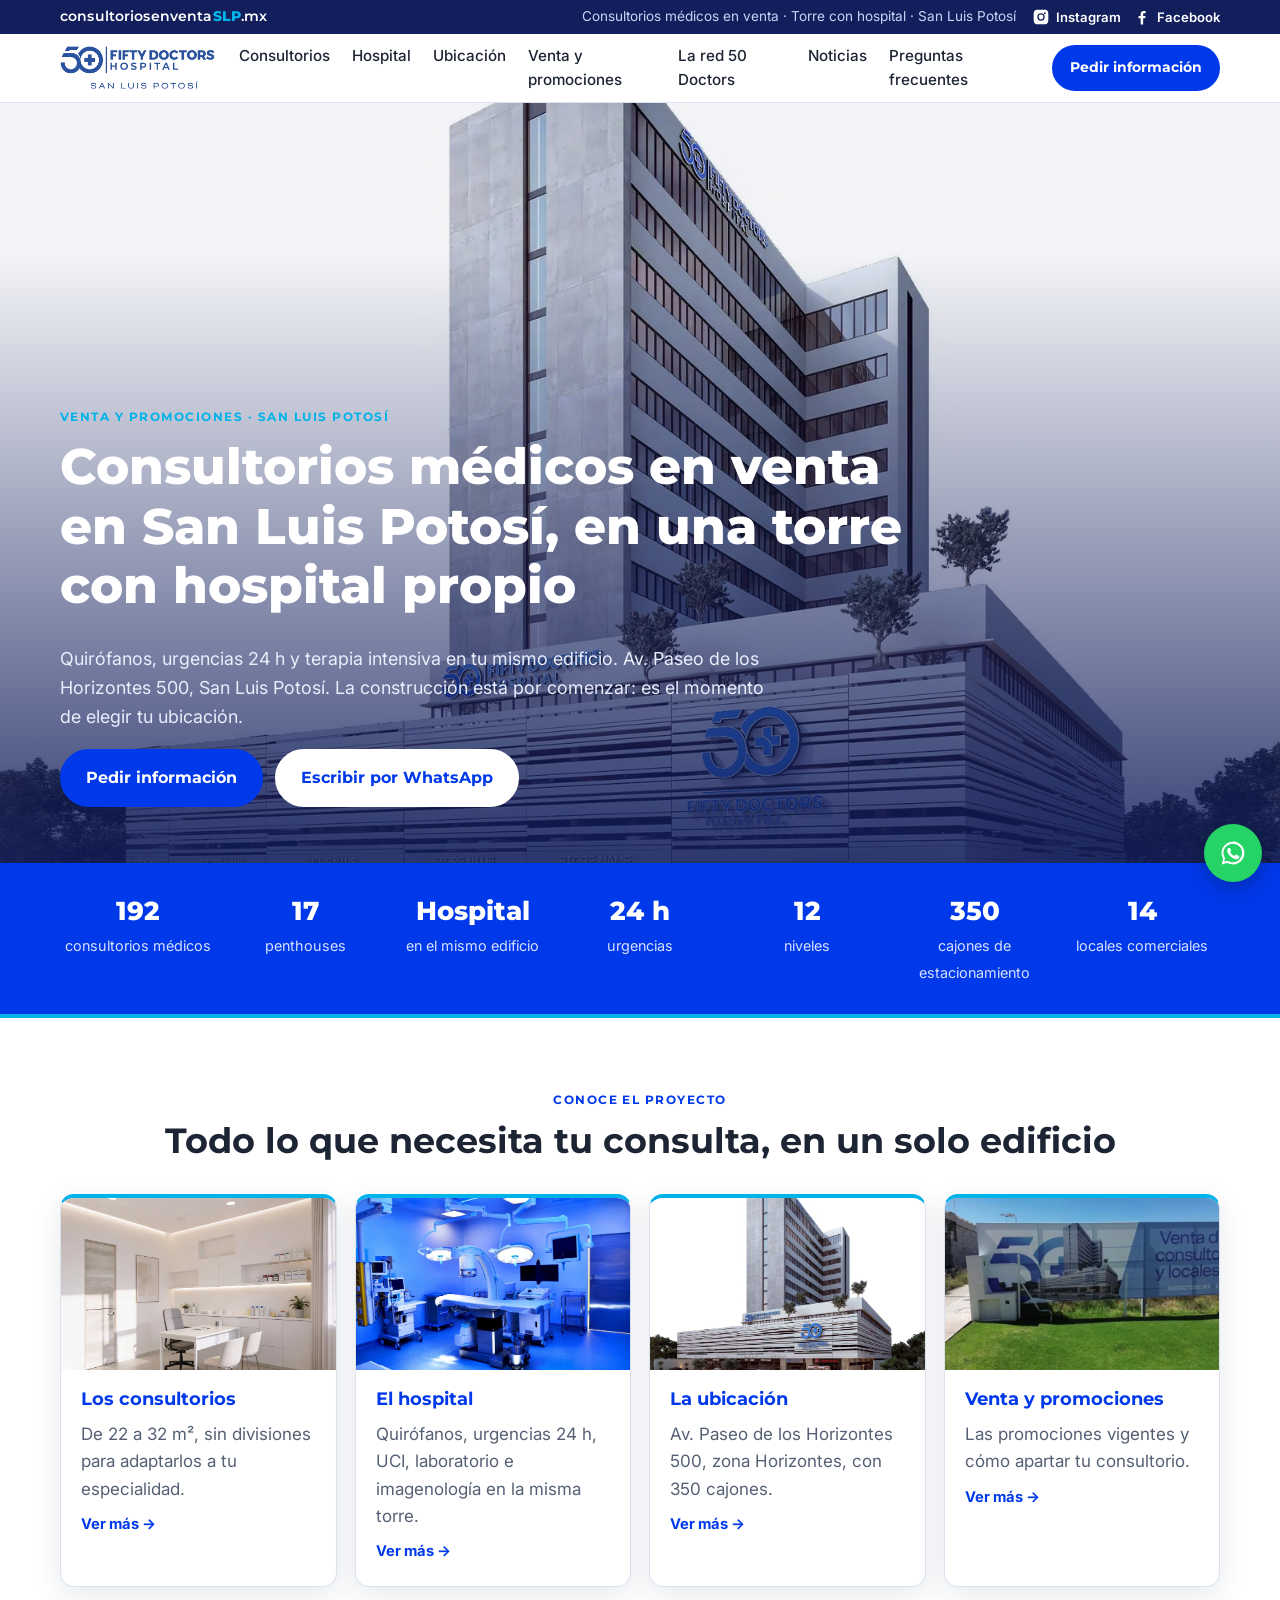
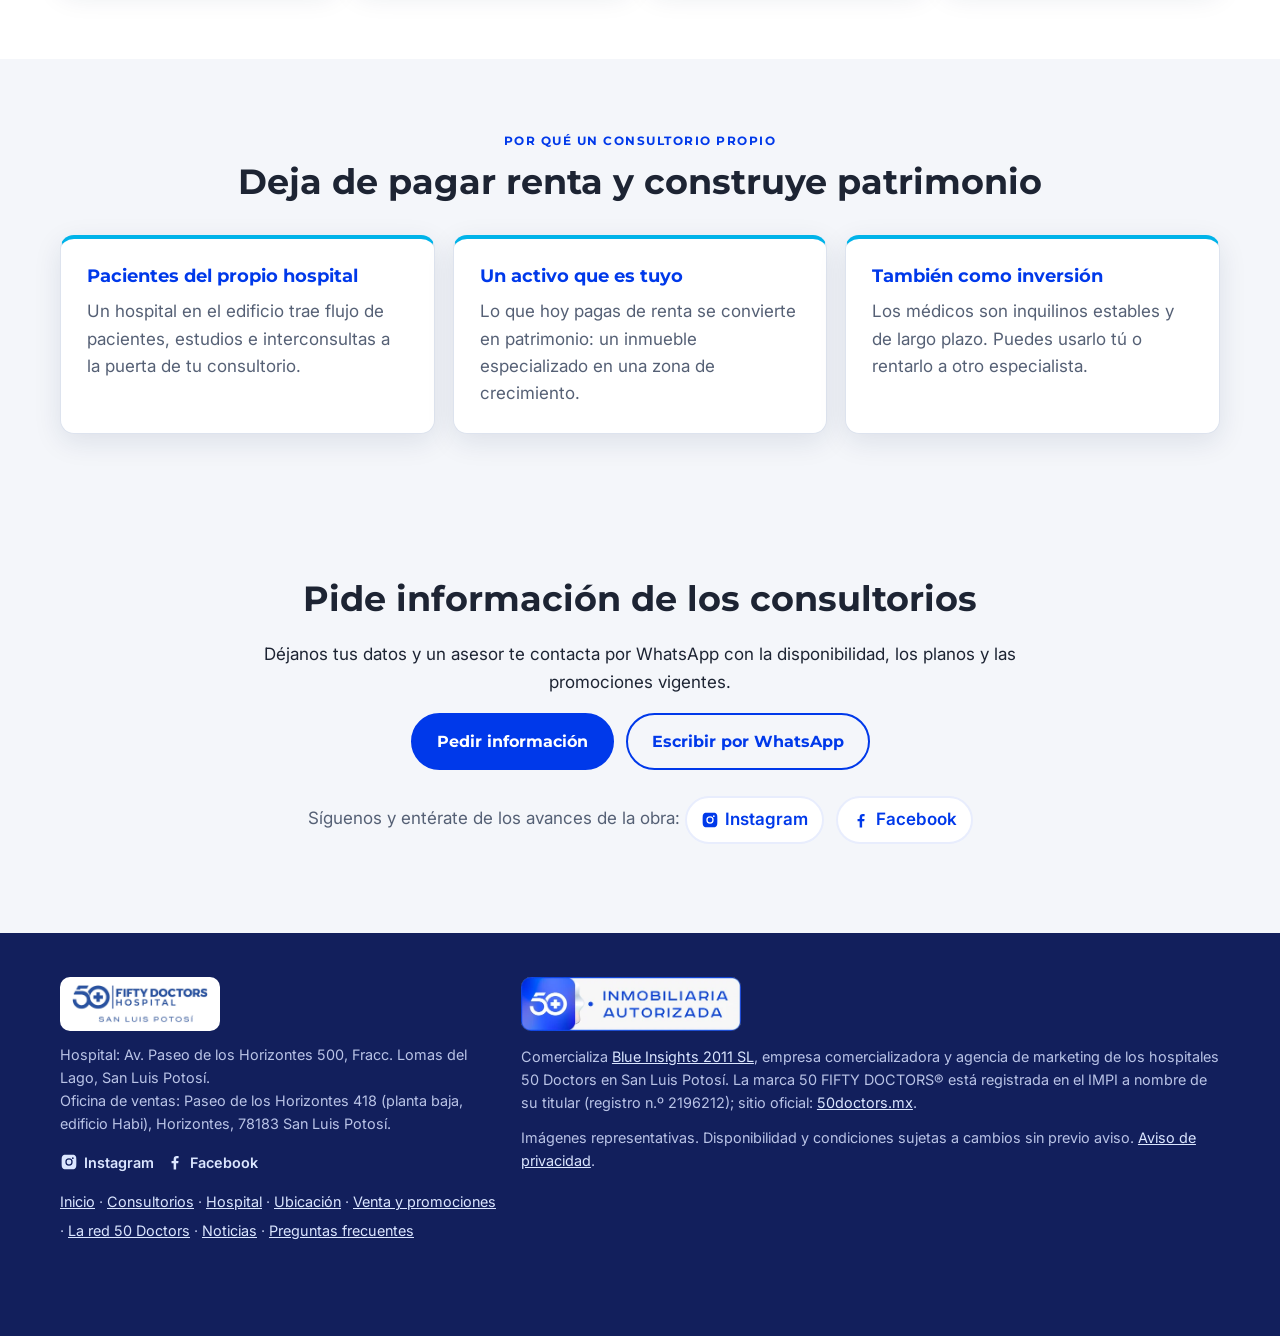
==== commit 65aba67c: "Fuera «preventa»: página «Venta y promociones» con la promo «¡El mejor fin!» - /preventa/ pasa a /ve" ====
--- a/index.html
+++ b/index.html
@@ -13,7 +13,7 @@
 </script>
 <meta name="viewport" content="width=device-width, initial-scale=1">
 <title>Consultorios médicos en venta en San Luis Potosí · Torre con hospital · 50 Doctors SLP</title>
-<meta name="description" content="Consultorios médicos en venta en San Luis Potosí, en una torre con hospital propio: quirófanos, urgencias 24 h, terapia intensiva e imagenología. Av. Paseo de los Horizontes 500. Preventa.">
+<meta name="description" content="Consultorios médicos en venta en San Luis Potosí, en una torre con hospital propio: quirófanos, urgencias 24 h, terapia intensiva e imagenología. Av. Paseo de los Horizontes 500. Venta y promociones.">
 <link rel="canonical" href="https://consultoriosenventaslp.mx/">
 <meta name="robots" content="index, follow">
 <meta name="theme-color" content="#0039ea">
@@ -21,7 +21,7 @@
 <meta property="og:locale" content="es_MX">
 <meta property="og:site_name" content="50 Doctors SLP">
 <meta property="og:title" content="Consultorios médicos en venta en San Luis Potosí · Torre con hospital · 50 Doctors SLP">
-<meta property="og:description" content="Consultorios médicos en venta en San Luis Potosí, en una torre con hospital propio: quirófanos, urgencias 24 h, terapia intensiva e imagenología. Av. Paseo de los Horizontes 500. Preventa.">
+<meta property="og:description" content="Consultorios médicos en venta en San Luis Potosí, en una torre con hospital propio: quirófanos, urgencias 24 h, terapia intensiva e imagenología. Av. Paseo de los Horizontes 500. Venta y promociones.">
 <meta property="og:url" content="https://consultoriosenventaslp.mx/">
 <meta property="og:image" content="https://consultoriosenventaslp.mx/assets/img/og.jpg">
 <meta name="twitter:card" content="summary_large_image">
@@ -31,7 +31,7 @@
 <link rel="preconnect" href="https://fonts.googleapis.com">
 <link rel="preconnect" href="https://fonts.gstatic.com" crossorigin>
 <link href="https://fonts.googleapis.com/css2?family=Montserrat:wght@500;600;700;800&family=Inter:wght@400;500;600&display=swap" rel="stylesheet">
-<link rel="stylesheet" href="/assets/css/style.css?v=9">
+<link rel="stylesheet" href="/assets/css/style.css?v=10">
 <script type="application/ld+json">{"@context": "https://schema.org", "@type": "Place", "name": "Torre médica 50 Doctors Hospital San Luis Potosí", "description": "Torre médica de 12 niveles con hospital propio, 192 consultorios médicos, 17 penthouses, 14 locales comerciales y 350 cajones de estacionamiento.", "url": "https://consultoriosenventaslp.mx/", "address": {"@type": "PostalAddress", "streetAddress": "Av. Paseo de los Horizontes 500", "addressLocality": "San Luis Potosí", "addressRegion": "S.L.P.", "addressCountry": "MX"}}</script>
 </head>
 <body>
@@ -51,7 +51,7 @@
       <a href="/consultorios/">Consultorios</a>
       <a href="/hospital/">Hospital</a>
       <a href="/ubicacion/">Ubicación</a>
-      <a href="/preventa/">Preventa</a>
+      <a href="/venta-y-promociones/">Venta y promociones</a>
       <a href="/red-50-doctors/">La red 50 Doctors</a>
       <a href="/noticias/">Noticias</a>
       <a href="/preguntas-frecuentes/">Preguntas frecuentes</a>
@@ -62,7 +62,7 @@
       <a href="/consultorios/">Consultorios</a>
       <a href="/hospital/">Hospital</a>
       <a href="/ubicacion/">Ubicación</a>
-      <a href="/preventa/">Preventa</a>
+      <a href="/venta-y-promociones/">Venta y promociones</a>
       <a href="/red-50-doctors/">La red 50 Doctors</a>
       <a href="/noticias/">Noticias</a>
       <a href="/preguntas-frecuentes/">Preguntas frecuentes</a>
@@ -73,7 +73,7 @@
   <img class="portada__foto" src="/assets/img/torre-slp.webp" alt="Render de la torre médica 50 Doctors Hospital en San Luis Potosí" width="1600" height="1313" fetchpriority="high">
   <div class="portada__velo"></div>
   <div class="contenedor portada__texto">
-    <p class="etiqueta">Preventa · San Luis Potosí</p>
+    <p class="etiqueta">Venta y promociones · San Luis Potosí</p>
     <h1>Consultorios médicos en venta en San Luis Potosí, en una torre con hospital propio</h1>
     <p class="portada__sub">Quirófanos, urgencias 24 h y terapia intensiva en tu mismo edificio. Av. Paseo de los Horizontes 500, San Luis Potosí. La construcción está por comenzar: es el momento de elegir tu ubicación.</p>
     <div class="botones">
@@ -122,11 +122,11 @@
         <span class="tarjeta__mas">Ver más →</span>
       </div>
     </a>
-    <a class="tarjeta tarjeta--enlace" href="/preventa/">
+    <a class="tarjeta tarjeta--enlace" href="/venta-y-promociones/">
       <img src="/assets/img/valla-obra.webp" alt="Valla de obra en el terreno del hospital 50 Doctors SLP" loading="lazy">
       <div>
-        <h3>La preventa</h3>
-        <p>La obra está por comenzar: elige la mejor ubicación en la torre.</p>
+        <h3>Venta y promociones</h3>
+        <p>Las promociones vigentes y cómo apartar tu consultorio.</p>
         <span class="tarjeta__mas">Ver más →</span>
       </div>
     </a>
@@ -145,10 +145,18 @@
   </div>
 </section>
 </main>
+
+<div class="promo-flotante" data-promo-hasta="2026-11-21T00:00:00-06:00" hidden>
+  <a href="/venta-y-promociones/#promocion" aria-label="¡El mejor fin! del 6 al 20 de noviembre de 2026: ver la promoción">
+    <img class="promo-flotante__img" src="/assets/img/promo-mejor-fin-mini.webp" alt="" width="360" height="462">
+    <span class="promo-flotante__movil"><b>¡El mejor fin!</b> 0% enganche →</span>
+  </a>
+  <button type="button" class="promo-flotante__cerrar" aria-label="Cerrar la promoción">×</button>
+</div>
 <section class="seccion seccion--gris" id="contacto">
   <div class="contenedor contacto">
     <h2>Pide información de los consultorios</h2>
-    <p>Déjanos tus datos y un asesor te contacta por WhatsApp con la disponibilidad, los planos y las condiciones de la preventa.</p>
+    <p>Déjanos tus datos y un asesor te contacta por WhatsApp con la disponibilidad, los planos y las promociones vigentes.</p>
     <div class="botones centrar">
       <a class="boton" data-formulario href="/#contacto">Pedir información</a>
       <a class="boton boton--borde-oscuro" data-whatsapp href="/#contacto">Escribir por WhatsApp</a>
@@ -161,10 +169,10 @@
   <div class="contenedor pie__fila">
     <div>
       <img src="/assets/img/logo.png" alt="50 Doctors Hospital San Luis Potosí" width="160" height="45" class="pie__logo">
-      <p>Hospital (en preventa): Av. Paseo de los Horizontes 500, Fracc. Lomas del Lago, San Luis Potosí.<br>Oficina de ventas: Paseo de los Horizontes 418 (planta baja, edificio Habi), Horizontes, 78183 San Luis Potosí.</p>
+      <p>Hospital: Av. Paseo de los Horizontes 500, Fracc. Lomas del Lago, San Luis Potosí.<br>Oficina de ventas: Paseo de los Horizontes 418 (planta baja, edificio Habi), Horizontes, 78183 San Luis Potosí.</p>
       <p><span class="redes redes--pie"><a href="https://www.instagram.com/consultoriosenventa.slp/" target="_blank" rel="noopener" aria-label="Instagram de 50 Doctors SLP"><svg viewBox="0 0 24 24" width="18" height="18" aria-hidden="true"><path fill="currentColor" d="M12 2.2c3.2 0 3.6 0 4.8.1 1.2.1 1.8.2 2.2.4.6.2 1 .5 1.4.9.4.4.7.8.9 1.4.2.4.4 1.1.4 2.2.1 1.3.1 1.6.1 4.8s0 3.6-.1 4.8c-.1 1.2-.2 1.8-.4 2.2-.2.6-.5 1-.9 1.4-.4.4-.8.7-1.4.9-.4.2-1.1.4-2.2.4-1.3.1-1.6.1-4.8.1s-3.6 0-4.8-.1c-1.2-.1-1.8-.2-2.2-.4-.6-.2-1-.5-1.4-.9-.4-.4-.7-.8-.9-1.4-.2-.4-.4-1.1-.4-2.2C2.2 15.6 2.2 15.2 2.2 12s0-3.6.1-4.8c.1-1.2.2-1.8.4-2.2.2-.6.5-1 .9-1.4.4-.4.8-.7 1.4-.9.4-.2 1.1-.4 2.2-.4C8.4 2.2 8.8 2.2 12 2.2Zm0 4.9a4.9 4.9 0 1 0 0 9.8 4.9 4.9 0 0 0 0-9.8Zm0 8.1a3.2 3.2 0 1 1 0-6.4 3.2 3.2 0 0 1 0 6.4Zm5.1-9.4a1.15 1.15 0 1 0 0 2.3 1.15 1.15 0 0 0 0-2.3Z"/></svg><span>Instagram</span></a><a href="https://www.facebook.com/1326223403898883" target="_blank" rel="noopener" aria-label="Facebook de 50 Doctors SLP"><svg viewBox="0 0 24 24" width="18" height="18" aria-hidden="true"><path fill="currentColor" d="M13.5 22v-8.2h2.8l.4-3.2h-3.2V8.5c0-.9.3-1.6 1.6-1.6h1.7V4.1c-.3 0-1.3-.1-2.5-.1-2.5 0-4.1 1.5-4.1 4.2v2.4H7.4v3.2h2.8V22h3.3Z"/></svg><span>Facebook</span></a></span></p>
       <nav class="pie__menu" aria-label="Secciones">
-        <a href="/">Inicio</a> · <a href="/consultorios/">Consultorios</a> · <a href="/hospital/">Hospital</a> · <a href="/ubicacion/">Ubicación</a> · <a href="/preventa/">Preventa</a> · <a href="/red-50-doctors/">La red 50 Doctors</a> · <a href="/noticias/">Noticias</a> · <a href="/preguntas-frecuentes/">Preguntas frecuentes</a>
+        <a href="/">Inicio</a> · <a href="/consultorios/">Consultorios</a> · <a href="/hospital/">Hospital</a> · <a href="/ubicacion/">Ubicación</a> · <a href="/venta-y-promociones/">Venta y promociones</a> · <a href="/red-50-doctors/">La red 50 Doctors</a> · <a href="/noticias/">Noticias</a> · <a href="/preguntas-frecuentes/">Preguntas frecuentes</a>
       </nav>
     </div>
     <div class="pie__legal">
@@ -178,6 +186,6 @@
 <a class="flotante" data-whatsapp href="/#contacto" aria-label="Escribir por WhatsApp">
   <svg viewBox="0 0 32 32" width="28" height="28" aria-hidden="true"><path fill="currentColor" d="M16 3a13 13 0 0 0-11.2 19.6L3 29l6.6-1.7A13 13 0 1 0 16 3Zm0 23.6c-2 0-4-.6-5.7-1.6l-.4-.2-3.9 1 1-3.8-.3-.4A10.6 10.6 0 1 1 16 26.6Zm5.8-7.9c-.3-.2-1.9-.9-2.2-1s-.5-.2-.7.2-.8 1-1 1.2-.4.2-.7.1a8.7 8.7 0 0 1-4.3-3.8c-.3-.6.3-.5.9-1.7.1-.2 0-.4 0-.5l-1-2.4c-.3-.6-.5-.5-.7-.5h-.6c-.2 0-.6.1-.9.4s-1.2 1.1-1.2 2.8 1.2 3.3 1.4 3.5 2.4 3.7 5.9 5.2c2.2.9 3 1 4.1.8.7-.1 1.9-.8 2.2-1.5s.3-1.4.2-1.5-.3-.2-.6-.3Z"/></svg>
 </a>
-<script src="/assets/js/enlaces.js?v=9"></script>
+<script src="/assets/js/enlaces.js?v=10"></script>
 </body>
 </html>
--- a/assets/css/style.css
+++ b/assets/css/style.css
@@ -310,3 +310,56 @@
 .faq summary::after { content: "+"; position: absolute; right: 18px; top: 50%; transform: translateY(-50%); color: var(--azul); font-size: 1.4rem; font-weight: 600; }
 .faq[open] summary::after { content: "–"; }
 .faq p { padding: 0 18px 16px; margin: 0; color: var(--texto-suave); }
+
+/* ── Promoción vigente (CEO 2026-11-06) ─────────────────────────────── */
+.promo { background: linear-gradient(135deg, var(--azul-claro) 0%, var(--blanco) 70%); }
+.promo__fila { display: grid; grid-template-columns: minmax(0, 420px) 1fr; gap: 48px; align-items: center; }
+.promo__img { width: 100%; height: auto; border-radius: var(--radio); box-shadow: var(--sombra); }
+.promo__texto h2 { font-size: clamp(2rem, 4vw, 2.8rem); margin: .2em 0 .5em; color: var(--azul-oscuro); }
+.promo__planes { display: grid; gap: 10px; margin-bottom: 18px; }
+.promo__plan {
+  display: flex; align-items: center; gap: 18px;
+  background: var(--blanco); border: 2px solid var(--azul); border-radius: var(--radio);
+  padding: 14px 20px;
+}
+.promo__plan strong { font-family: Montserrat, sans-serif; font-weight: 800; font-size: clamp(2.4rem, 5vw, 3.4rem); color: var(--azul); line-height: 1; min-width: 2.6ch; }
+.promo__plan span { color: var(--texto-suave); }
+.promo__plan b { display: block; font-family: Montserrat, sans-serif; font-size: 1.3rem; color: var(--texto); }
+.promo__o { margin: 0; text-align: center; font-weight: 700; color: var(--azul-oscuro); }
+@media (max-width: 800px) {
+  .promo__fila { grid-template-columns: 1fr; gap: 28px; }
+  .promo__img { max-width: 420px; margin: 0 auto; }
+}
+
+/* El anuncio flotante, a la derecha en todas las páginas menos la de la
+   promo. En el móvil la imagen no se lee: una pastilla abajo a la izquierda
+   (a la derecha está el botón de WhatsApp). */
+.promo-flotante {
+  position: fixed; right: 18px; bottom: 92px; z-index: 29;
+  width: 180px; border-radius: 12px; background: var(--blanco);
+  box-shadow: 0 10px 30px rgba(18, 31, 92, .30);
+  animation: promo-entra .5s ease-out;
+}
+.promo-flotante[hidden] { display: none; }
+.promo-flotante a { display: block; color: inherit; text-decoration: none; }
+.promo-flotante__img { display: block; width: 100%; height: auto; border-radius: 12px; }
+.promo-flotante__movil { display: none; }
+.promo-flotante:hover { transform: translateY(-2px); }
+.promo-flotante__cerrar {
+  position: absolute; top: -10px; right: -10px;
+  width: 28px; height: 28px; border-radius: 50%; border: 0; cursor: pointer;
+  background: var(--azul-oscuro); color: var(--blanco); font-size: 18px; line-height: 1;
+  box-shadow: 0 2px 8px rgba(0, 0, 0, .25);
+}
+@keyframes promo-entra { from { opacity: 0; transform: translateX(30px); } to { opacity: 1; transform: none; } }
+@media (max-height: 560px) and (min-width: 701px) { .promo-flotante { width: 130px; } }
+@media (max-width: 700px) {
+  .promo-flotante { width: auto; left: 12px; right: 88px; bottom: 22px; border-radius: 999px; background: var(--azul); }
+  .promo-flotante__img { display: none; }
+  .promo-flotante__movil {
+    display: block; padding: 13px 38px 13px 16px; color: var(--blanco);
+    font-size: .88rem; white-space: nowrap; overflow: hidden; text-overflow: ellipsis;
+  }
+  .promo-flotante__cerrar { top: 50%; right: 8px; transform: translateY(-50%); background: rgba(255,255,255,.2); }
+}
+@media (prefers-reduced-motion: reduce) { .promo-flotante { animation: none; } }
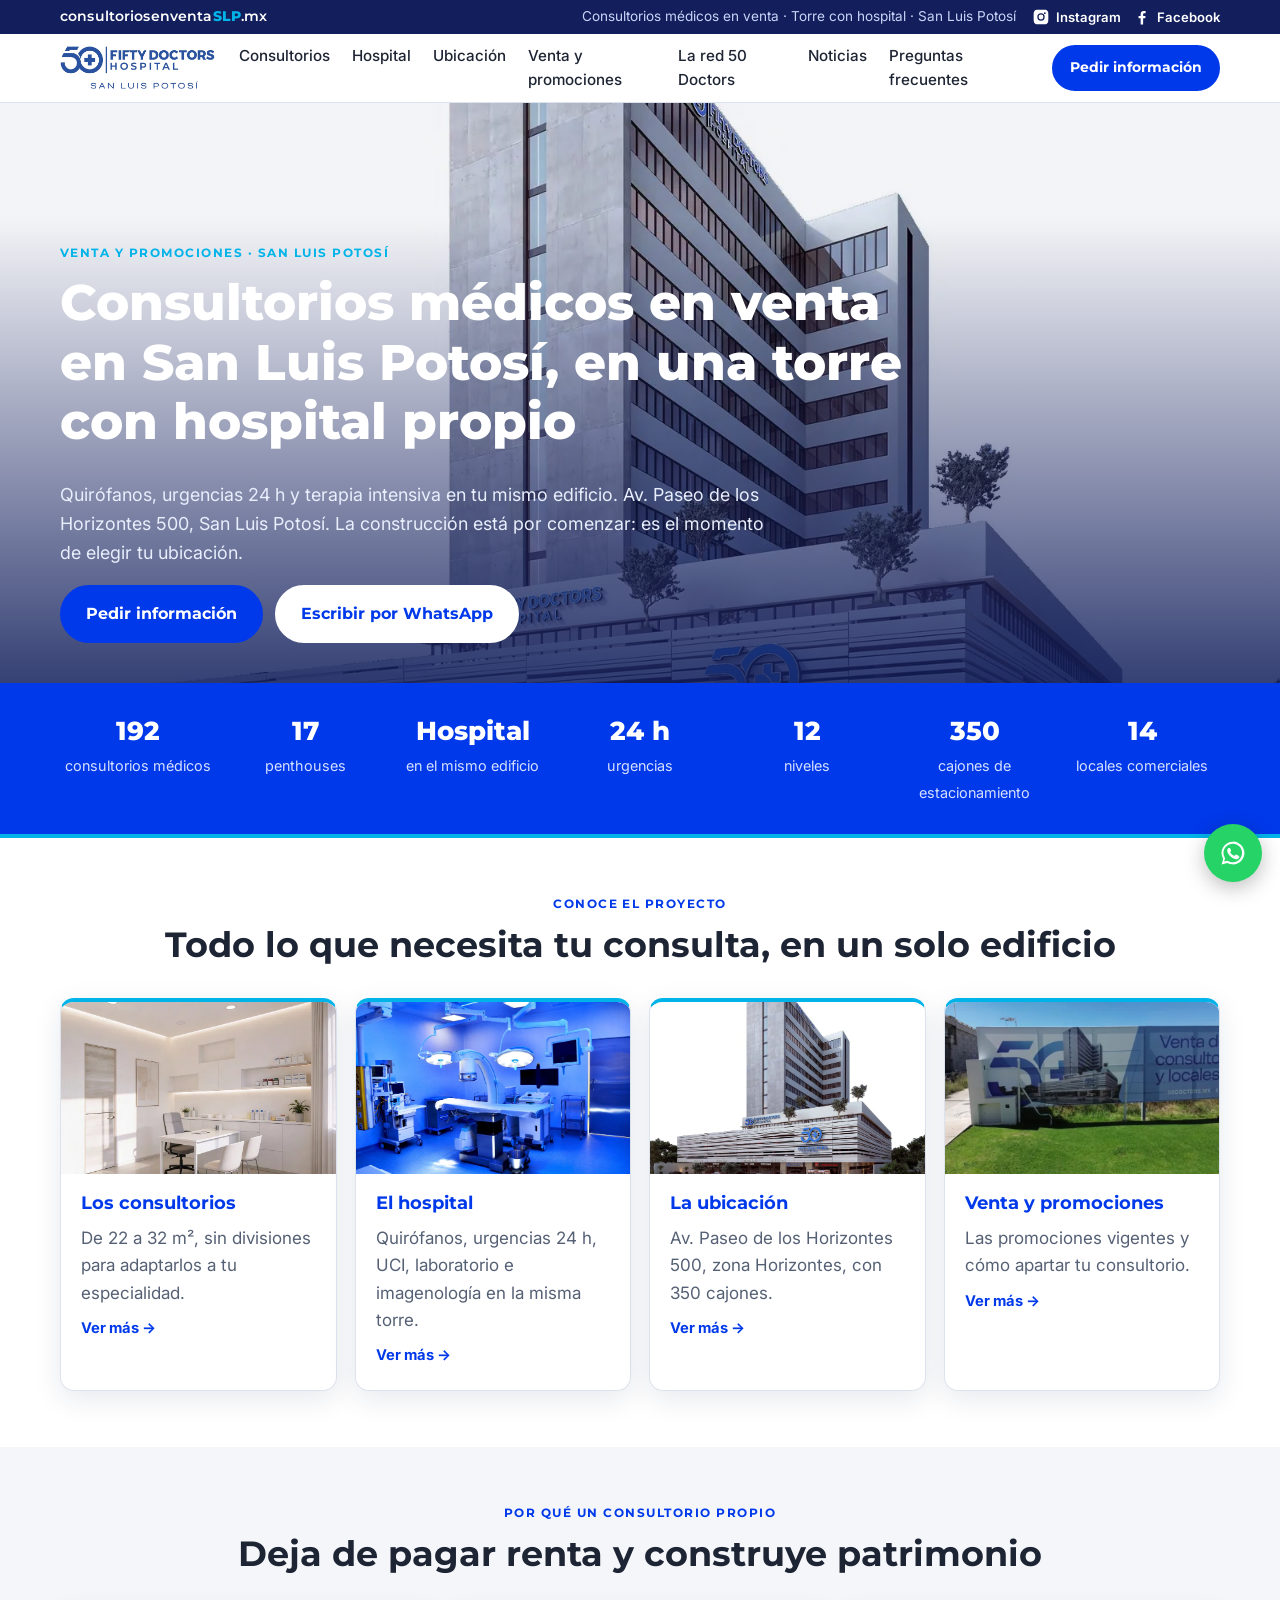
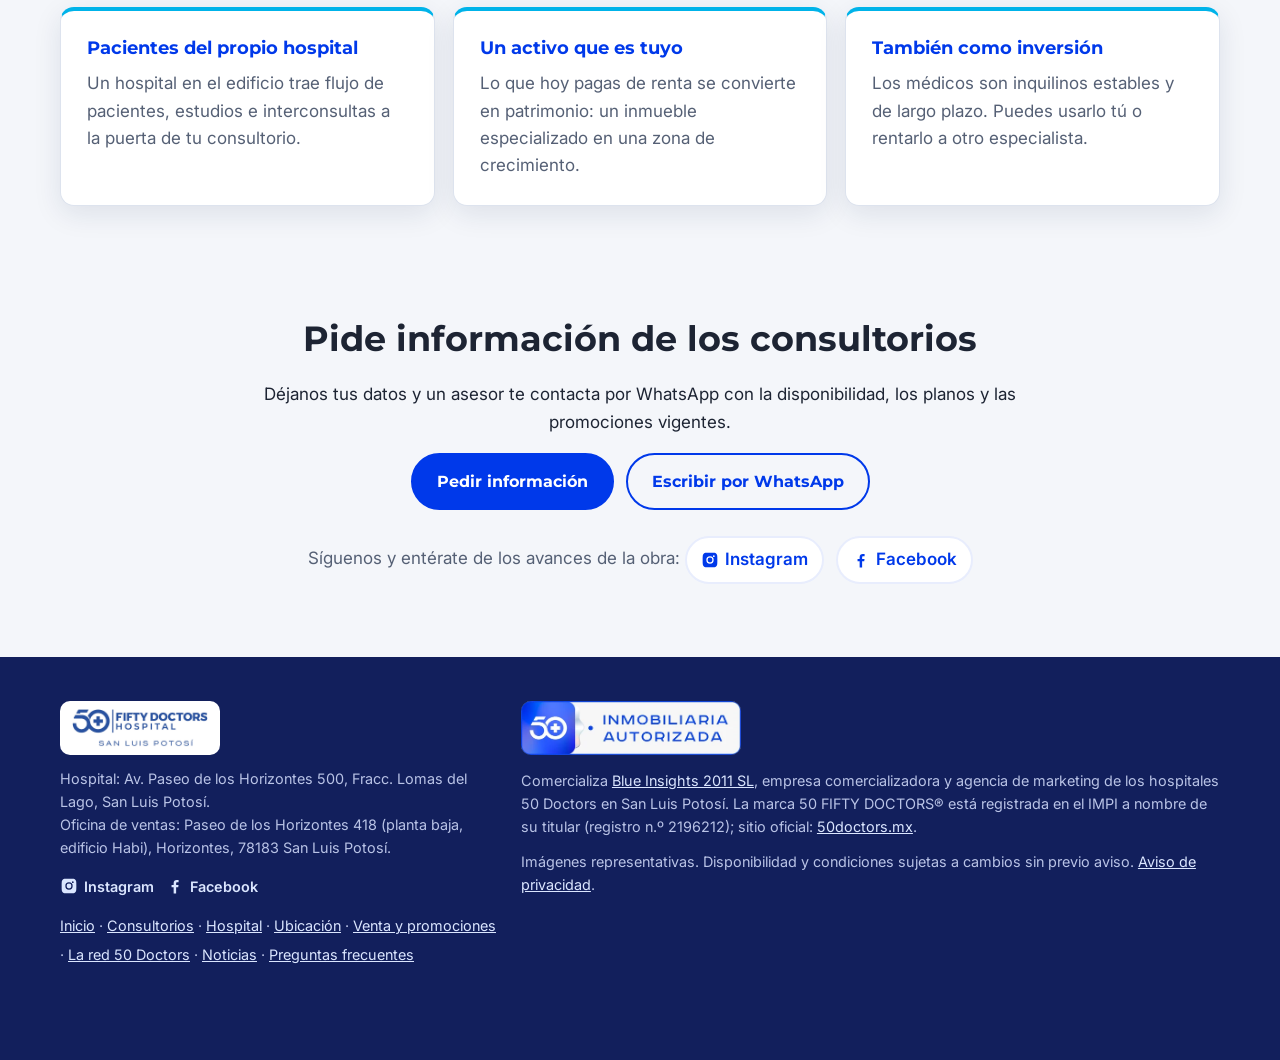
==== commit 96189e13: "Promo flotante más grande, arriba y sobre la foto; portadas y secciones más bajas (menos scroll) Co-" ====
--- a/index.html
+++ b/index.html
@@ -31,7 +31,7 @@
 <link rel="preconnect" href="https://fonts.googleapis.com">
 <link rel="preconnect" href="https://fonts.gstatic.com" crossorigin>
 <link href="https://fonts.googleapis.com/css2?family=Montserrat:wght@500;600;700;800&family=Inter:wght@400;500;600&display=swap" rel="stylesheet">
-<link rel="stylesheet" href="/assets/css/style.css?v=10">
+<link rel="stylesheet" href="/assets/css/style.css?v=11">
 <script type="application/ld+json">{"@context": "https://schema.org", "@type": "Place", "name": "Torre médica 50 Doctors Hospital San Luis Potosí", "description": "Torre médica de 12 niveles con hospital propio, 192 consultorios médicos, 17 penthouses, 14 locales comerciales y 350 cajones de estacionamiento.", "url": "https://consultoriosenventaslp.mx/", "address": {"@type": "PostalAddress", "streetAddress": "Av. Paseo de los Horizontes 500", "addressLocality": "San Luis Potosí", "addressRegion": "S.L.P.", "addressCountry": "MX"}}</script>
 </head>
 <body>
--- a/assets/css/style.css
+++ b/assets/css/style.css
@@ -99,10 +99,10 @@
 .etiqueta--clara { color: var(--cian); }
 
 /* Portada */
-.portada { position: relative; min-height: min(86vh, 760px); display: flex; align-items: flex-end; overflow: hidden; }
+.portada { position: relative; min-height: min(66vh, 580px); display: flex; align-items: flex-end; overflow: hidden; }
 .portada__foto { position: absolute; inset: 0; width: 100%; height: 100%; object-fit: cover; object-position: center 35%; }
 .portada__velo { position: absolute; inset: 0; background: linear-gradient(180deg, rgba(18, 31, 92, .05) 20%, rgba(18, 31, 92, .85) 100%); }
-.portada__texto { position: relative; padding: 120px 0 56px; color: var(--blanco); }
+.portada__texto { position: relative; padding: 72px 0 40px; color: var(--blanco); }
 .portada__texto h1 { color: var(--blanco); max-width: 860px; }
 .portada__texto .etiqueta { color: var(--cian); }
 .portada__sub { font-size: 1.12rem; max-width: 720px; color: #e8eefc; }
@@ -118,7 +118,7 @@
 @media (min-width: 1050px) { .cifras__fila { grid-template-columns: repeat(7, 1fr); } }
 
 /* Secciones */
-.seccion { padding: 72px 0; }
+.seccion { padding: 56px 0; }
 .seccion--gris { background: var(--gris); }
 .dos-col { display: grid; gap: 40px; align-items: center; }
 @media (min-width: 900px) {
@@ -203,7 +203,7 @@
 @media (max-width: 600px) {
   .marca img { width: 128px; }
   .portada__velo { background: linear-gradient(180deg, rgba(18, 31, 92, .25) 0%, rgba(18, 31, 92, .9) 55%); }
-  .portada__texto { padding-top: 90px; }
+  .portada__texto { padding-top: 64px; }
   .portada__botones .boton { flex: 1 1 100%; }
 }
 
@@ -231,7 +231,7 @@
 .preventa .botones, .contacto .botones { justify-content: center; }
 @media (max-width: 600px) { .portada .botones .boton { flex: 1 1 100%; } }
 
-.portada--interior { min-height: min(62vh, 560px); }
+.portada--interior { min-height: min(46vh, 420px); }
 
 .tarjetas--enlace { grid-template-columns: 1fr; }
 @media (min-width: 700px) { .tarjetas--enlace { grid-template-columns: 1fr 1fr; } }
@@ -336,7 +336,7 @@
    (a la derecha está el botón de WhatsApp). */
 .promo-flotante {
   position: fixed; right: 18px; bottom: 92px; z-index: 29;
-  width: 180px; border-radius: 12px; background: var(--blanco);
+  width: 190px; border-radius: 12px; background: var(--blanco);
   box-shadow: 0 10px 30px rgba(18, 31, 92, .30);
   animation: promo-entra .5s ease-out;
 }
@@ -352,7 +352,17 @@
   box-shadow: 0 2px 8px rgba(0, 0, 0, .25);
 }
 @keyframes promo-entra { from { opacity: 0; transform: translateX(30px); } to { opacity: 1; transform: none; } }
-@media (max-height: 560px) and (min-width: 701px) { .promo-flotante { width: 130px; } }
+/* Pantalla ancha: grande, arriba y hacia dentro, montado sobre la foto de
+   portada (el titular ocupa como mucho 860 px a la izquierda). */
+@media (min-width: 1100px) {
+  .promo-flotante {
+    top: 150px; bottom: auto;
+    right: max(24px, calc((100vw - 1160px) / 2 + 24px));
+    width: clamp(230px, 19vw, 280px);
+  }
+}
+@media (min-width: 1100px) and (max-height: 640px) { .promo-flotante { width: 190px; top: 130px; } }
+@media (max-height: 520px) and (min-width: 701px) { .promo-flotante { width: 130px; } }
 @media (max-width: 700px) {
   .promo-flotante { width: auto; left: 12px; right: 88px; bottom: 22px; border-radius: 999px; background: var(--azul); }
   .promo-flotante__img { display: none; }
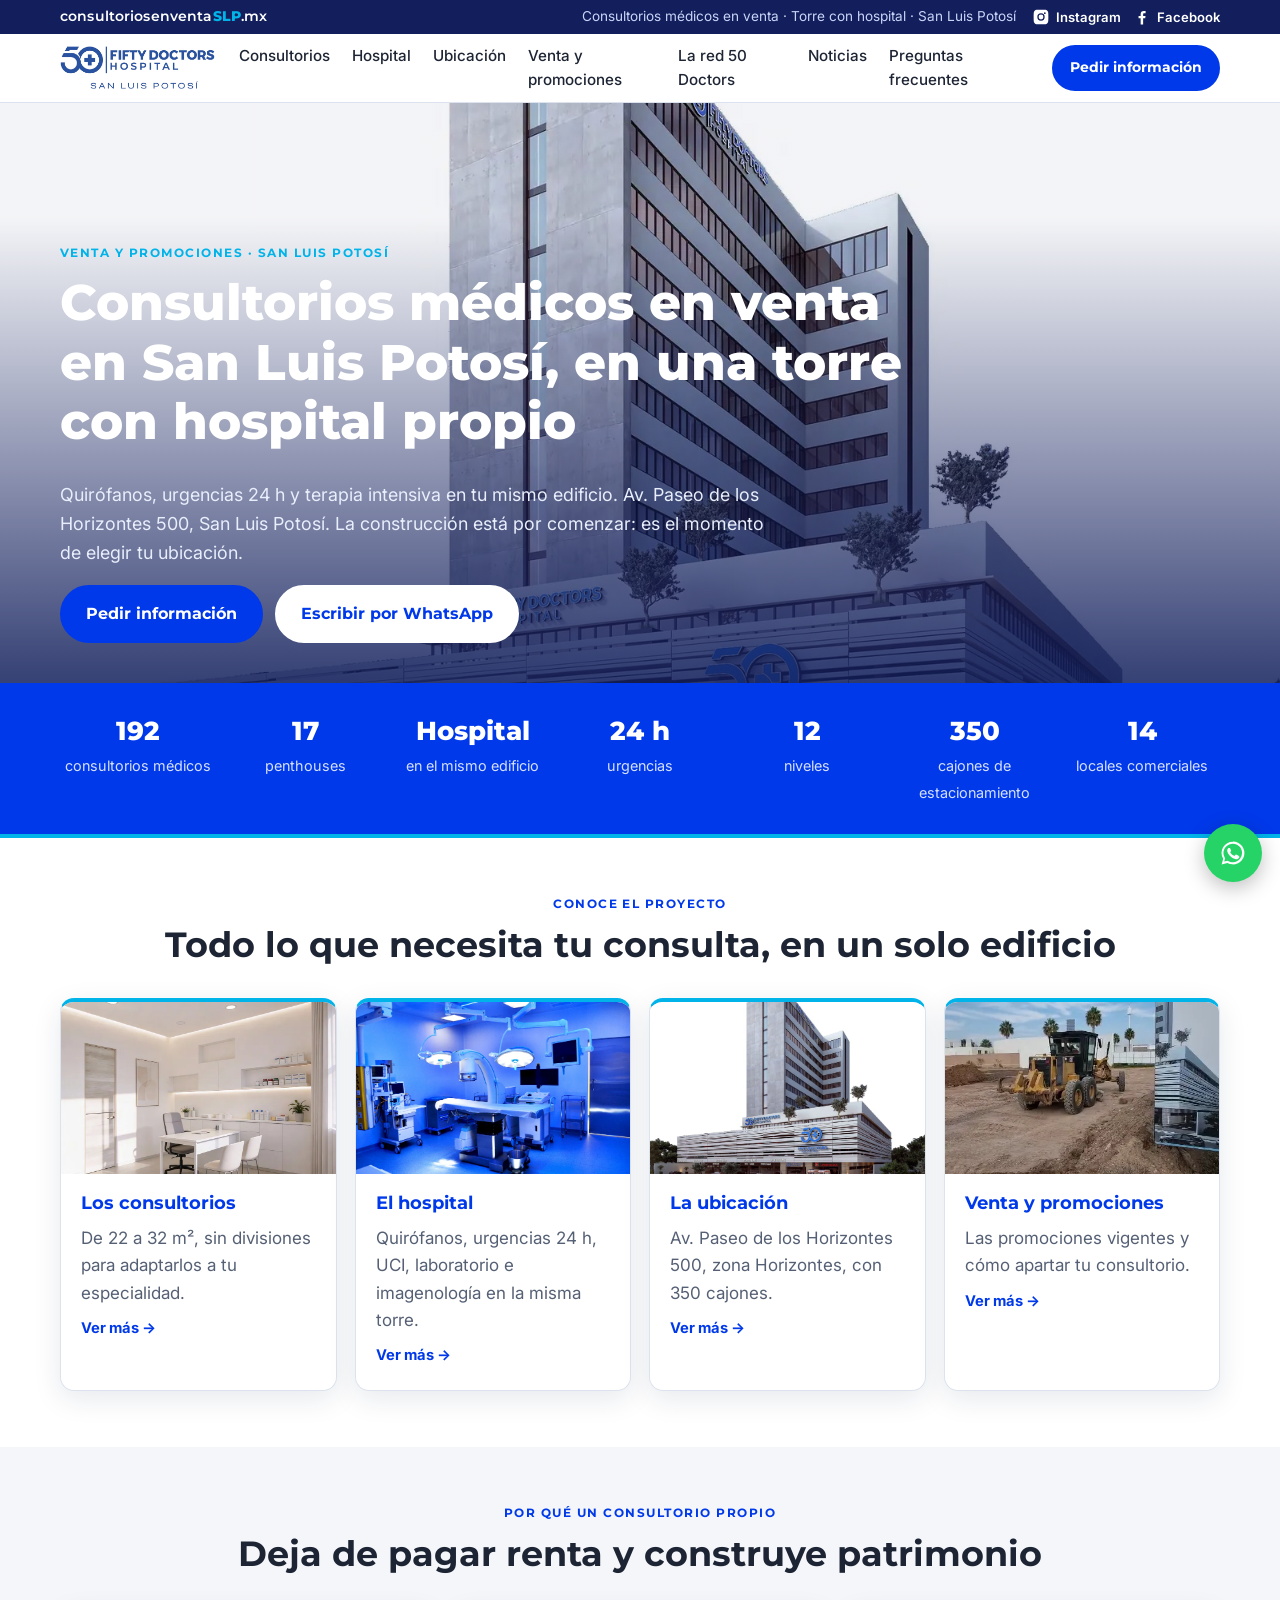
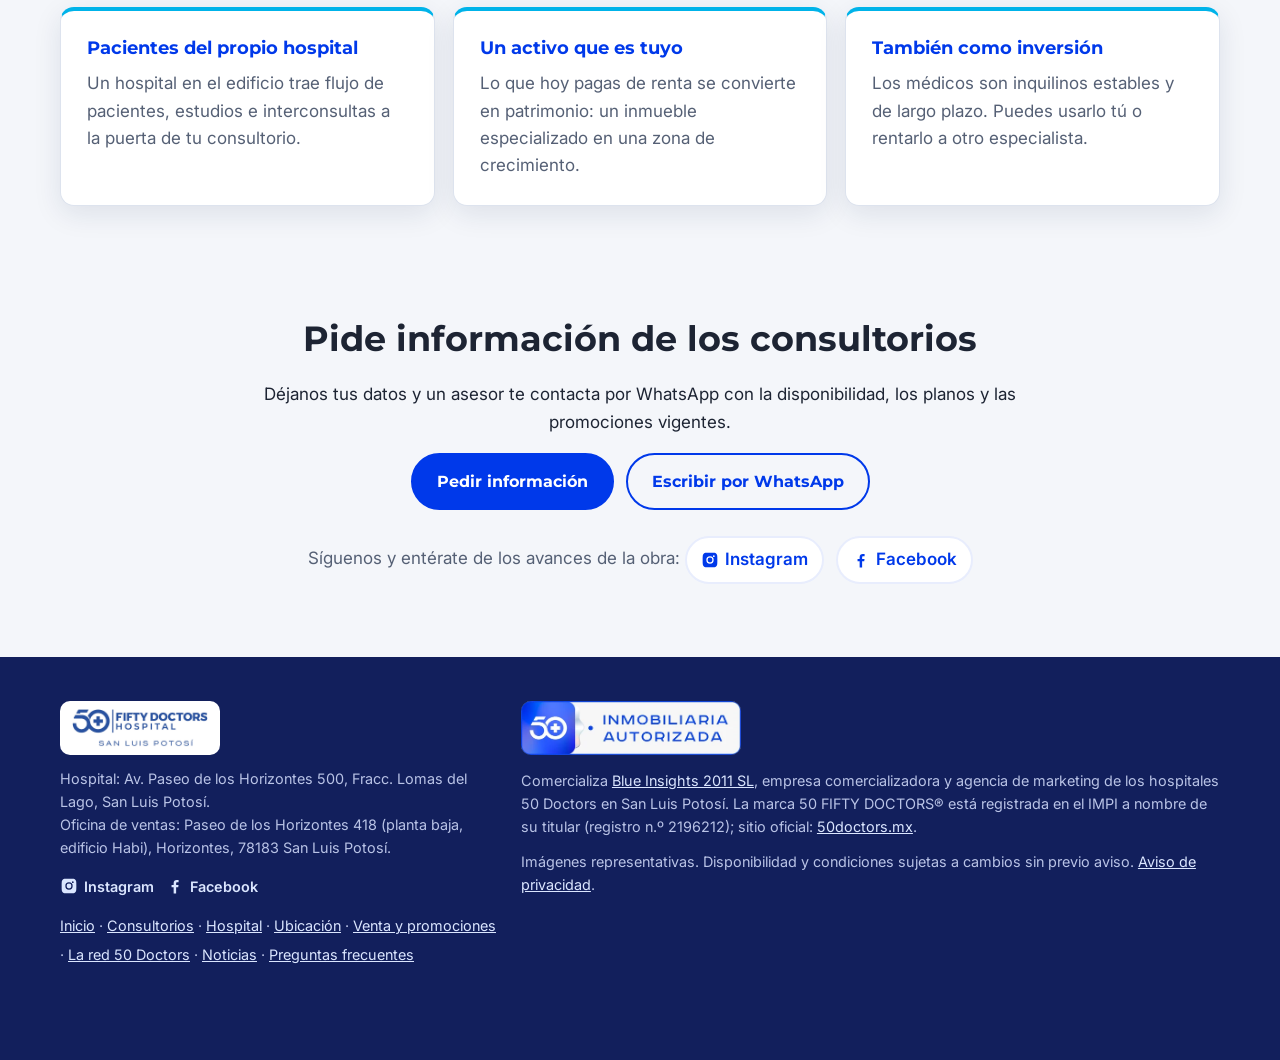
==== commit 7c9daa47: "Así está hoy el terreno: video de las máquinas (17-nov) en lugar de las fotos antiguas Co-Authored-B" ====
--- a/index.html
+++ b/index.html
@@ -31,7 +31,7 @@
 <link rel="preconnect" href="https://fonts.googleapis.com">
 <link rel="preconnect" href="https://fonts.gstatic.com" crossorigin>
 <link href="https://fonts.googleapis.com/css2?family=Montserrat:wght@500;600;700;800&family=Inter:wght@400;500;600&display=swap" rel="stylesheet">
-<link rel="stylesheet" href="/assets/css/style.css?v=11">
+<link rel="stylesheet" href="/assets/css/style.css?v=13">
 <script type="application/ld+json">{"@context": "https://schema.org", "@type": "Place", "name": "Torre médica 50 Doctors Hospital San Luis Potosí", "description": "Torre médica de 12 niveles con hospital propio, 192 consultorios médicos, 17 penthouses, 14 locales comerciales y 350 cajones de estacionamiento.", "url": "https://consultoriosenventaslp.mx/", "address": {"@type": "PostalAddress", "streetAddress": "Av. Paseo de los Horizontes 500", "addressLocality": "San Luis Potosí", "addressRegion": "S.L.P.", "addressCountry": "MX"}}</script>
 </head>
 <body>
@@ -123,7 +123,7 @@
       </div>
     </a>
     <a class="tarjeta tarjeta--enlace" href="/venta-y-promociones/">
-      <img src="/assets/img/valla-obra.webp" alt="Valla de obra en el terreno del hospital 50 Doctors SLP" loading="lazy">
+      <img src="/assets/img/terreno-hoy.webp" alt="Máquinas moviendo tierra en el terreno del hospital 50 Doctors SLP" loading="lazy">
       <div>
         <h3>Venta y promociones</h3>
         <p>Las promociones vigentes y cómo apartar tu consultorio.</p>
@@ -186,6 +186,6 @@
 <a class="flotante" data-whatsapp href="/#contacto" aria-label="Escribir por WhatsApp">
   <svg viewBox="0 0 32 32" width="28" height="28" aria-hidden="true"><path fill="currentColor" d="M16 3a13 13 0 0 0-11.2 19.6L3 29l6.6-1.7A13 13 0 1 0 16 3Zm0 23.6c-2 0-4-.6-5.7-1.6l-.4-.2-3.9 1 1-3.8-.3-.4A10.6 10.6 0 1 1 16 26.6Zm5.8-7.9c-.3-.2-1.9-.9-2.2-1s-.5-.2-.7.2-.8 1-1 1.2-.4.2-.7.1a8.7 8.7 0 0 1-4.3-3.8c-.3-.6.3-.5.9-1.7.1-.2 0-.4 0-.5l-1-2.4c-.3-.6-.5-.5-.7-.5h-.6c-.2 0-.6.1-.9.4s-1.2 1.1-1.2 2.8 1.2 3.3 1.4 3.5 2.4 3.7 5.9 5.2c2.2.9 3 1 4.1.8.7-.1 1.9-.8 2.2-1.5s.3-1.4.2-1.5-.3-.2-.6-.3Z"/></svg>
 </a>
-<script src="/assets/js/enlaces.js?v=10"></script>
+<script src="/assets/js/enlaces.js?v=11"></script>
 </body>
 </html>
--- a/assets/css/style.css
+++ b/assets/css/style.css
@@ -302,6 +302,10 @@
 .obra figure { margin: 0; background: var(--blanco); border-radius: var(--radio); overflow: hidden; box-shadow: var(--sombra); }
 .obra img { width: 100%; aspect-ratio: 16 / 10; object-fit: cover; }
 .obra figcaption { padding: 10px 14px 14px; font-size: .9rem; color: var(--texto-suave); }
+/* Video vertical de la obra (18-nov). */
+.obra-video { margin: 26px auto 0; max-width: 360px; background: var(--blanco); border-radius: var(--radio); overflow: hidden; box-shadow: var(--sombra); }
+.obra-video video { display: block; width: 100%; height: auto; aspect-ratio: 478 / 850; object-fit: cover; background: #000; }
+.obra-video figcaption { padding: 10px 14px 14px; font-size: .9rem; color: var(--texto-suave); text-align: center; }
 
 /* Preguntas frecuentes (12-oct). */
 .faq { background: var(--blanco); border: 1px solid var(--borde); border-radius: var(--radio); margin-bottom: 10px; box-shadow: var(--sombra); }
@@ -357,7 +361,7 @@
 @media (min-width: 1100px) {
   .promo-flotante {
     top: 150px; bottom: auto;
-    right: max(24px, calc((100vw - 1160px) / 2 + 24px));
+    right: 16px;
     width: clamp(230px, 19vw, 280px);
   }
 }
@@ -373,3 +377,17 @@
   .promo-flotante__cerrar { top: 50%; right: 8px; transform: translateY(-50%); background: rgba(255,255,255,.2); }
 }
 @media (prefers-reduced-motion: reduce) { .promo-flotante { animation: none; } }
+/* Al bajar de la portada se encoge pegado al borde, para no tapar fotos
+   (CEO 2026-11-06). Arriba se ve grande. */
+.promo-flotante { transition: width .3s ease, top .3s ease; }
+@media (min-width: 701px) { .promo-flotante.promo-flotante--mini { width: 120px; } }
+@media (min-width: 1100px) { .promo-flotante.promo-flotante--mini { top: auto; bottom: 92px; } }
+
+/* En los medios (Noticias): enlaces a prensa e instituciones */
+.prensa { list-style: none; padding: 0; margin: 22px 0 0; display: grid; gap: 12px; }
+@media (min-width: 760px) { .prensa { grid-template-columns: 1fr 1fr; } }
+.prensa a { display: block; height: 100%; padding: 16px 20px; background: var(--blanco); border: 1px solid var(--borde); border-radius: var(--radio); text-decoration: none; color: var(--texto); transition: border-color .15s, transform .15s; }
+.prensa a:hover { border-color: var(--azul); transform: translateY(-1px); }
+.prensa__medio { display: block; font-size: .8rem; text-transform: uppercase; letter-spacing: .06em; font-weight: 600; color: var(--azul); margin-bottom: .3em; }
+.prensa__titular { display: block; font-weight: 600; line-height: 1.35; }
+.prensa__titular::after { content: " ↗"; color: var(--azul); }
